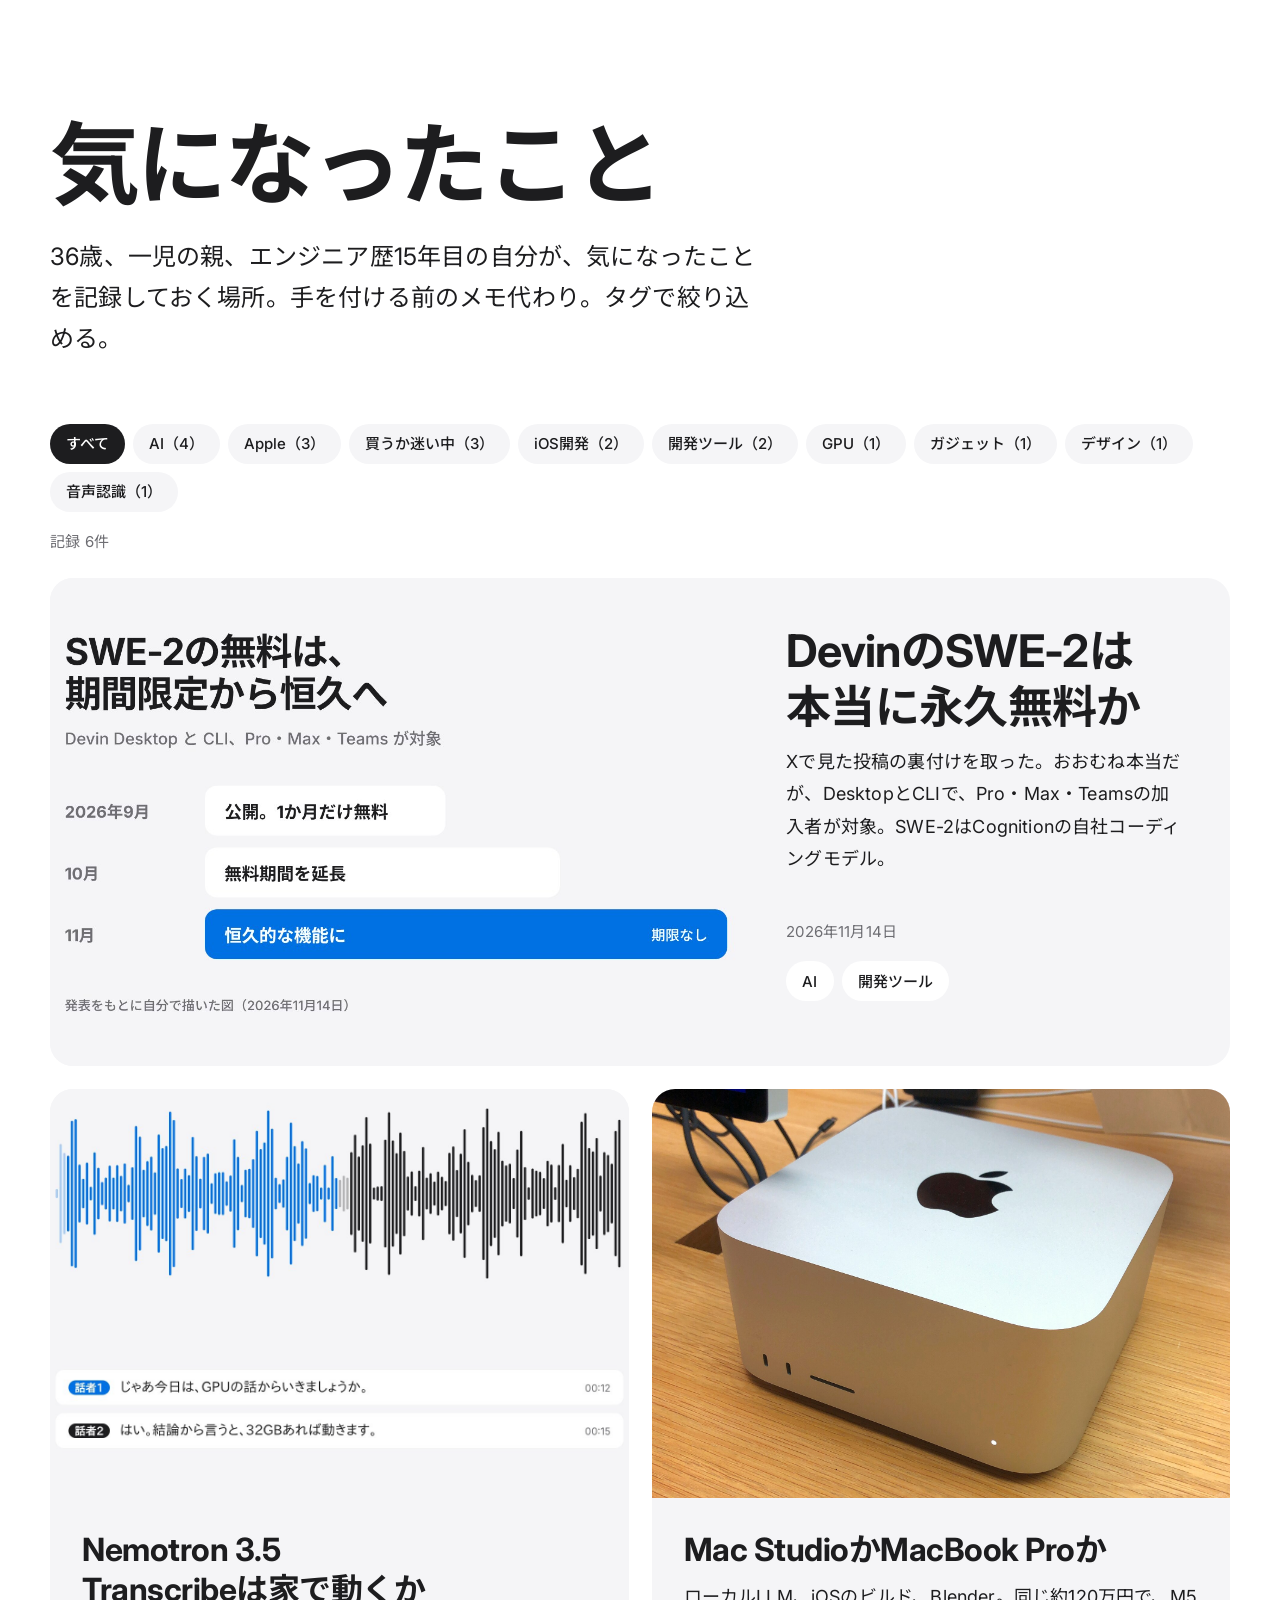
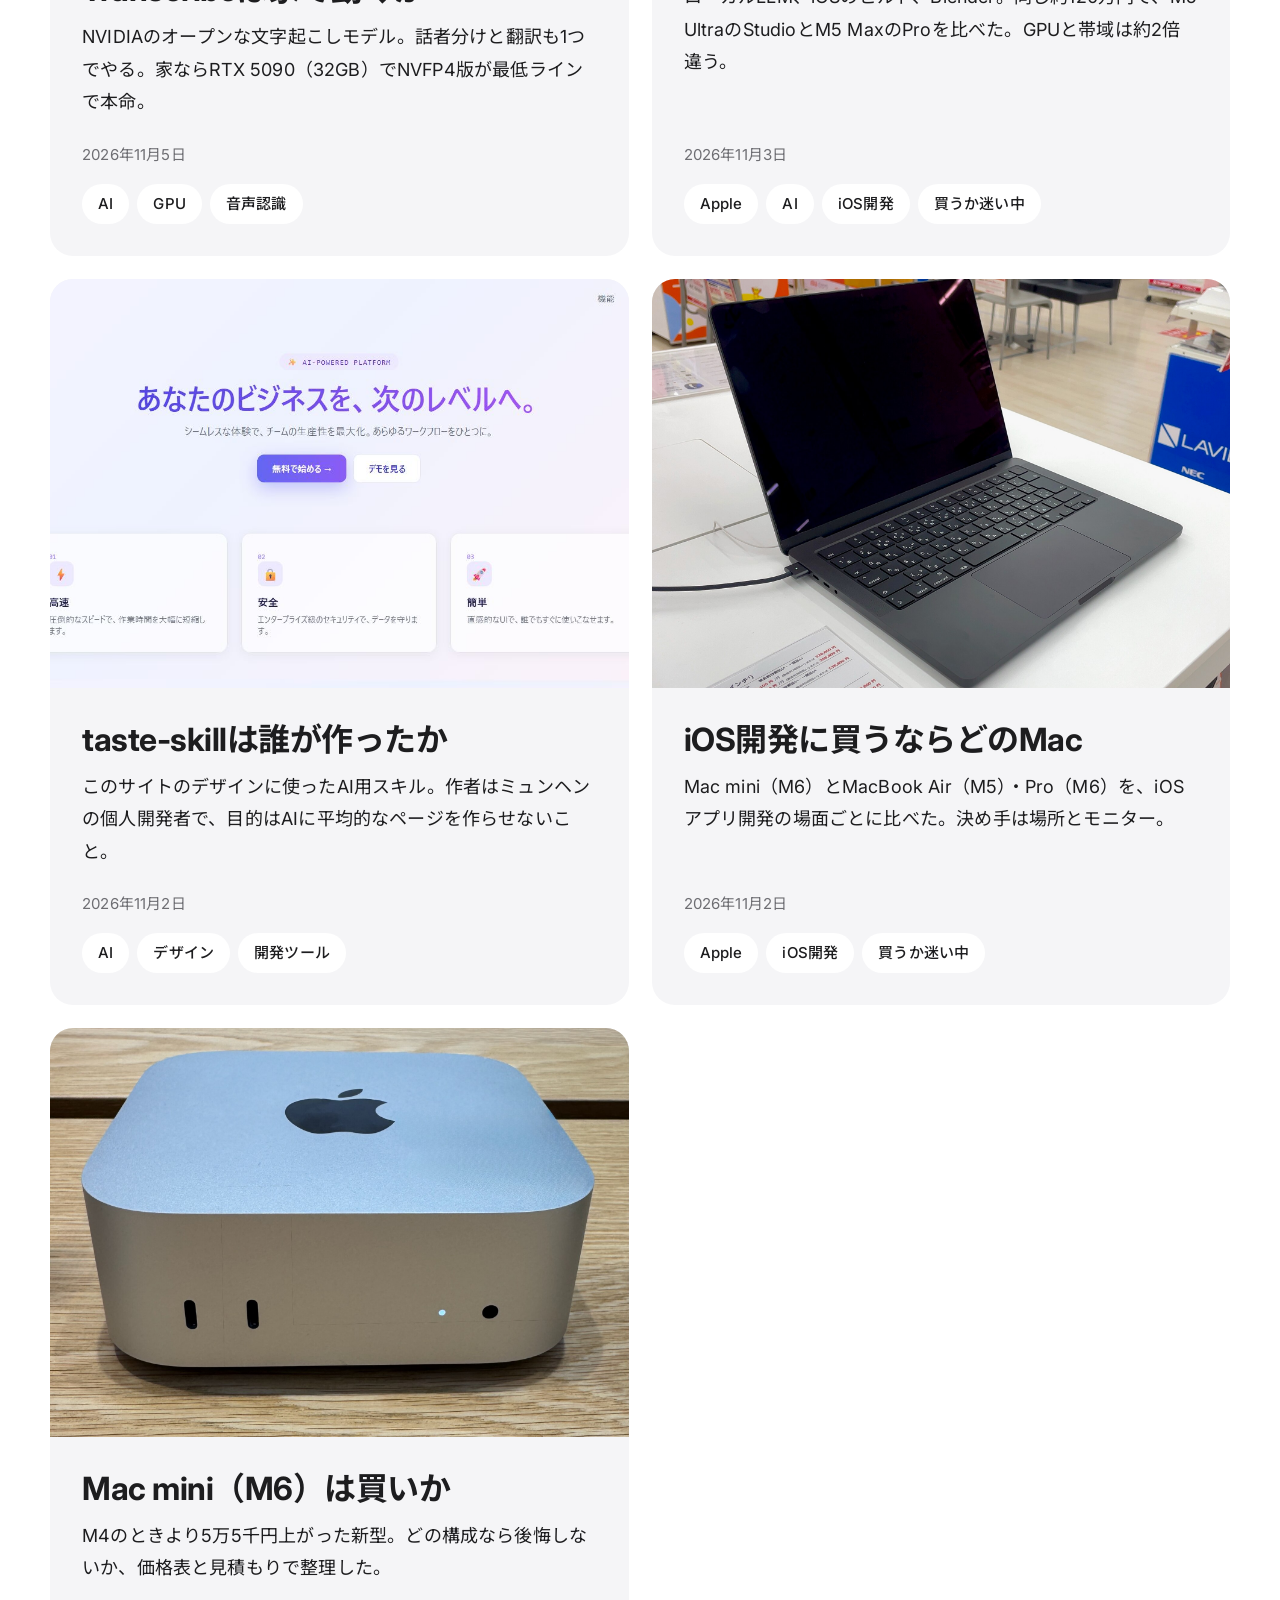
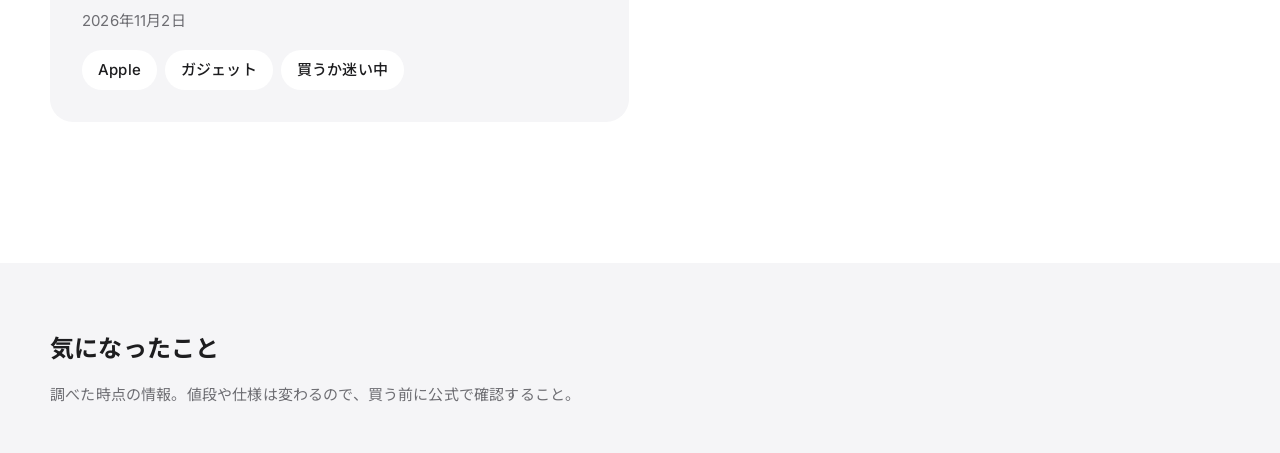
==== site/index.html @ 04cd4d3e "Add entry: is Devin's SWE-2 really free forever Co-Authored-By: Claude Fable 5.2 <noreply@anthropic." ====
<!doctype html>
<html lang="ja">
<head>
<meta charset="utf-8">
<meta name="viewport" content="width=device-width, initial-scale=1">
<title>気になったこと</title>
<meta name="description" content="36歳、一児の親、エンジニア歴15年目の自分が、気になったことを記録しておく場所。手を付ける前のメモ代わり。">
<link rel="preconnect" href="https://fonts.googleapis.com">
<link rel="preconnect" href="https://fonts.gstatic.com" crossorigin>
<link href="https://fonts.googleapis.com/css2?family=Inter:wght@400;500;700&family=Noto+Sans+JP:wght@400;500;700&display=swap" rel="stylesheet">
<link rel="stylesheet" href="css/site.css">
<link rel="stylesheet" href="css/home.css">
<script>document.documentElement.classList.add('js')</script>
</head>
<body>

<header class="home-head wrap">
  <h1 class="rise">気になったこと</h1>
  <p class="home-lead rise" style="--i:1">36歳、一児の親、エンジニア歴15年目の自分が、気になったことを記録しておく場所。手を付ける前のメモ代わり。タグで絞り込める。</p>
</header>

<main class="wrap">
  <nav class="filter rise" style="--i:2" aria-label="タグで絞り込む">
    <ul class="tags" id="tag-filter">
      <li><button class="tag" type="button" data-tag="" aria-pressed="true">すべて</button></li>
    </ul>
  </nav>

  <p class="count" id="count" aria-live="polite"></p>

  <ol class="entries" id="entries" reversed>
    <li class="entry rise" data-tags="AI,開発ツール">
      <a class="entry-link" href="posts/devin-swe-2/">
        <img class="entry-photo" src="img/devin-swe-2/timeline.jpg" width="1440" height="900" alt="SWE-2の無料が期間限定から恒久になるまでの流れの図">
        <div class="entry-body">
          <h2>DevinのSWE-2は本当に永久無料か</h2>
          <p>Xで見た投稿の裏付けを取った。おおむね本当だが、DesktopとCLIで、Pro・Max・Teamsの加入者が対象。SWE-2はCognitionの自社コーディングモデル。</p>
          <p class="entry-date"><time datetime="2026-11-14">2026年11月14日</time></p>
        </div>
      </a>
      <ul class="tags entry-tags" aria-label="タグ">
        <li><a class="tag" href="?tag=AI">AI</a></li>
        <li><a class="tag" href="?tag=開発ツール">開発ツール</a></li>
      </ul>
    </li>
    <li class="entry rise" data-tags="AI,GPU,音声認識">
      <a class="entry-link" href="posts/nemotron-transcribe/">
        <img class="entry-photo" src="img/nemotron-transcribe/waveform.jpg" width="1440" height="900" alt="音声の波形と、話者ごとに分けた文字起こしのイメージ図">
        <div class="entry-body">
          <h2>Nemotron 3.5 Transcribeは家で動くか</h2>
          <p>NVIDIAのオープンな文字起こしモデル。話者分けと翻訳も1つでやる。家ならRTX 5090（32GB）でNVFP4版が最低ラインで本命。</p>
          <p class="entry-date"><time datetime="2026-11-05">2026年11月5日</time></p>
        </div>
      </a>
      <ul class="tags entry-tags" aria-label="タグ">
        <li><a class="tag" href="?tag=AI">AI</a></li>
        <li><a class="tag" href="?tag=GPU">GPU</a></li>
        <li><a class="tag" href="?tag=音声認識">音声認識</a></li>
      </ul>
    </li>
    <li class="entry rise" data-tags="Apple,AI,iOS開発,買うか迷い中">
      <a class="entry-link" href="posts/mac-studio-vs-macbook-pro/">
        <img class="entry-photo" src="img/mac-studio/mac-studio-1.jpg" width="1920" height="1920" alt="木の机に置かれたMac Studio">
        <div class="entry-body">
          <h2>Mac StudioかMacBook Proか</h2>
          <p>ローカルLLM、iOSのビルド、Blender。同じ約120万円で、M5 UltraのStudioとM5 MaxのProを比べた。GPUと帯域は約2倍違う。</p>
          <p class="entry-date"><time datetime="2026-11-03">2026年11月3日</time></p>
        </div>
      </a>
      <ul class="tags entry-tags" aria-label="タグ">
        <li><a class="tag" href="?tag=Apple">Apple</a></li>
        <li><a class="tag" href="?tag=AI">AI</a></li>
        <li><a class="tag" href="?tag=iOS開発">iOS開発</a></li>
        <li><a class="tag" href="?tag=買うか迷い中">買うか迷い中</a></li>
      </ul>
    </li>
    <li class="entry rise" data-tags="AI,デザイン,開発ツール">
      <a class="entry-link" href="posts/taste-skill/">
        <img class="entry-photo" src="img/taste-skill/ai-like-sample.jpg" width="1440" height="720" alt="紫のグラデーションと3枚のカードが並ぶ、よくあるAIっぽいページの例">
        <div class="entry-body">
          <h2>taste-skillは誰が作ったか</h2>
          <p>このサイトのデザインに使ったAI用スキル。作者はミュンヘンの個人開発者で、目的はAIに平均的なページを作らせないこと。</p>
          <p class="entry-date"><time datetime="2026-11-02">2026年11月2日</time></p>
        </div>
      </a>
      <ul class="tags entry-tags" aria-label="タグ">
        <li><a class="tag" href="?tag=AI">AI</a></li>
        <li><a class="tag" href="?tag=デザイン">デザイン</a></li>
        <li><a class="tag" href="?tag=開発ツール">開発ツール</a></li>
      </ul>
    </li>
    <li class="entry rise" data-tags="Apple,iOS開発,買うか迷い中">
      <a class="entry-link" href="posts/ios-dev-mac/">
        <img class="entry-photo" src="img/macbook/m3-macbook-pro-14-inch-space-grey.jpg" width="1920" height="1440" alt="店頭に置かれた14インチMacBook Pro">
        <div class="entry-body">
          <h2>iOS開発に買うならどのMac</h2>
          <p>Mac mini（M6）とMacBook Air（M5）・Pro（M6）を、iOSアプリ開発の場面ごとに比べた。決め手は場所とモニター。</p>
          <p class="entry-date"><time datetime="2026-11-02">2026年11月2日</time></p>
        </div>
      </a>
      <ul class="tags entry-tags" aria-label="タグ">
        <li><a class="tag" href="?tag=Apple">Apple</a></li>
        <li><a class="tag" href="?tag=iOS開発">iOS開発</a></li>
        <li><a class="tag" href="?tag=買うか迷い中">買うか迷い中</a></li>
      </ul>
    </li>
    <li class="entry rise" data-tags="Apple,ガジェット,買うか迷い中">
      <a class="entry-link" href="posts/mac-mini-2026/">
        <img class="entry-photo" src="img/mac-mini/mac-mini-2024-m4.jpg" width="1920" height="1613" alt="木の机に置かれたMac mini">
        <div class="entry-body">
          <h2>Mac mini（M6）は買いか</h2>
          <p>M4のときより5万5千円上がった新型。どの構成なら後悔しないか、価格表と見積もりで整理した。</p>
          <p class="entry-date"><time datetime="2026-11-02">2026年11月2日</time></p>
        </div>
      </a>
      <ul class="tags entry-tags" aria-label="タグ">
        <li><a class="tag" href="?tag=Apple">Apple</a></li>
        <li><a class="tag" href="?tag=ガジェット">ガジェット</a></li>
        <li><a class="tag" href="?tag=買うか迷い中">買うか迷い中</a></li>
      </ul>
    </li>
  </ol>
</main>

<footer class="home-foot">
  <div class="wrap home-foot-inner">
    <p class="home-foot-name">気になったこと</p>
    <p>調べた時点の情報。値段や仕様は変わるので、買う前に公式で確認すること。</p>
  </div>
</footer>

<script src="js/tags.js"></script>
<script src="js/rise.js"></script>
</body>
</html>
---- site/css/site.css ----
/* 気になったこと — 全ページ共通
   視認性が最優先。比率はすべて白銀比（1 : √2 ≒ 1.414）で刻む。
   雰囲気はApple寄り：白と薄いグレーの面、黒い帯、青いボタン、余白で区切る。 */

:root {
  --bg: #ffffff;
  --surface: #f5f5f7;
  --paper: #ffffff;
  --line: #d2d2d7;
  --ink: #1d1d1f;
  --muted: #6e6e73;
  --accent: #0071e3;
  --accent-ink: #ffffff;
  --accent-deep: #0062c4;
  --link: #0066cc;
  --night: #000000;
  --night-2: #1d1d1f;
  --night-ink: #f5f5f7;
  --night-muted: #a1a1a6;

  --font-display: -apple-system, BlinkMacSystemFont, "Inter", "Hiragino Sans", "Hiragino Kaku Gothic ProN", "Noto Sans JP", system-ui, sans-serif;
  --font-text: -apple-system, BlinkMacSystemFont, "Inter", "Hiragino Sans", "Hiragino Kaku Gothic ProN", "Noto Sans JP", "Yu Gothic UI", system-ui, sans-serif;

  /* 白銀比の刻み：8・11・16・23・32・45・64・90・128・181 */
  --s1: 8px; --s2: 11px; --s3: 16px; --s4: 23px; --s5: 32px;
  --s6: 45px; --s7: 64px; --s8: 90px; --s9: 128px; --s10: 181px;

  /* 文字も白銀比。本文17〜18px、見出しは本文の√2倍ずつ */
  --step-small: 0.9375rem;
  --step-body: clamp(1.0625rem, 1rem + 0.2vw, 1.125rem);
  --step-lead: clamp(1.25rem, 1.15rem + 0.45vw, 1.5rem);
  --step-head: clamp(1.75rem, 1.3rem + 1.9vw, 2.8125rem);
  --step-display: clamp(2.25rem, 1.2rem + 4.2vw, 4rem);

  --margin: clamp(16px, 4vw, 45px);
  --gap-section: clamp(90px, 11vw, 181px);
  --radius: 23px;
  --radius-s: 16px;
  --measure: 36em;
  --max: 1180px;

  --ratio: 1.414 / 1;
  --ratio-tall: 1 / 1.414;
  --ease: cubic-bezier(.25, .1, .25, 1);
}

*, *::before, *::after { box-sizing: border-box; }
html { -webkit-text-size-adjust: 100%; scroll-behavior: smooth; }
body {
  margin: 0;
  background: var(--bg);
  color: var(--ink);
  font-family: var(--font-text);
  font-size: var(--step-body);
  line-height: 1.8;
  letter-spacing: 0.01em;
  -webkit-font-smoothing: antialiased;
  text-rendering: optimizeLegibility;
}
img { display: block; max-width: 100%; height: auto; }
a { color: var(--link); text-decoration: none; }
a:hover { text-decoration: underline; text-underline-offset: 0.2em; }
:focus-visible { outline: 3px solid var(--accent); outline-offset: 3px; border-radius: 4px; }
::selection { background: #b3d7ff; color: var(--ink); }
h1, h2, h3 {
  font-family: var(--font-display);
  font-weight: 700;
  letter-spacing: -0.015em;
  line-height: 1.25;
  margin: 0;
  text-wrap: balance;
}
p { margin: 0; }
code { font-size: .9em; background: var(--surface); border-radius: 6px; padding: 1px 6px; overflow-wrap: anywhere; }
.num { font-family: var(--font-display); font-variant-numeric: tabular-nums; letter-spacing: -0.01em; }

/* frame */
.wrap { padding-inline: var(--margin); max-width: calc(var(--max) + var(--margin) * 2); margin-inline: auto; }

/* button: Appleの青い角丸 */
.btn {
  display: inline-flex; align-items: center; justify-content: center;
  min-height: 45px; padding: 0 var(--s4);
  border: 0; border-radius: 999px;
  background: var(--accent); color: var(--accent-ink);
  font: 500 var(--step-body)/1 var(--font-text);
  text-decoration: none; cursor: pointer;
  transition: background-color .2s var(--ease), transform .2s var(--ease);
}
.btn:hover { background: var(--accent-deep); color: var(--accent-ink); text-decoration: none; }
.btn:active { transform: scale(.97); }

/* tags */
.tag {
  display: inline-flex; align-items: center; min-height: 40px; padding: 0 var(--s3);
  border: 0; border-radius: 999px;
  background: var(--surface); color: var(--ink);
  font: 500 var(--step-small)/1 var(--font-text);
  text-decoration: none; cursor: pointer;
  transition: background-color .2s var(--ease), color .2s var(--ease), transform .2s var(--ease);
}
.tag:hover { background: #e8e8ed; color: var(--ink); text-decoration: none; }
.tag:active { transform: scale(.96); }
.tag[aria-pressed="true"] { background: var(--ink); color: #ffffff; }
.tags { display: flex; flex-wrap: wrap; gap: var(--s1); list-style: none; margin: 0; padding: 0; }

/* entrance (content stays visible without script) */
.js .rise { opacity: 0; transform: translateY(23px); transition: opacity .8s var(--ease), transform .8s var(--ease); transition-delay: calc(var(--i, 0) * 80ms); }
.js .rise.in { opacity: 1; transform: none; }
@media (prefers-reduced-motion: reduce) {
  html { scroll-behavior: auto; }
  .js .rise { opacity: 1; transform: none; transition: none; }
  * { animation: none !important; }
}
---- site/css/home.css ----
/* 一覧ページ */

.home-head { padding-top: clamp(64px, 9vw, 128px); }
.home-head h1 { font-size: clamp(2.8125rem, 1.4rem + 6vw, 5.625rem); letter-spacing: -0.03em; line-height: 1.1; }
.home-lead { margin-top: var(--s4); font-size: var(--step-lead); line-height: 1.7; max-width: 30em; color: var(--ink); }

.filter { margin-top: clamp(45px, 6vw, 64px); }
.count { margin-top: var(--s3); font-size: var(--step-small); color: var(--muted); min-height: 1.8em; }

/* 記事カード。写真は白銀比（√2 : 1） */
.entries { list-style: none; margin: var(--s4) 0 0; padding: 0; display: grid; grid-template-columns: 1fr 1fr; gap: var(--s4); }
.entry { position: relative; display: flex; flex-direction: column; background: var(--surface); border-radius: var(--radius); overflow: hidden; }
.entry[hidden] { display: none; }
.entry-link { display: flex; flex-direction: column; flex: 1; color: inherit; text-decoration: none; }
.entry-link:hover { text-decoration: none; }
.entry-photo { width: 100%; aspect-ratio: var(--ratio); object-fit: cover; transition: transform .8s var(--ease); }
.entry-link:hover .entry-photo { transform: scale(1.03); }
.entry-link:hover h2 { color: var(--link); }
.entry-body { padding: var(--s5) var(--s5) var(--s3); display: flex; flex-direction: column; gap: var(--s2); flex: 1; }
.entry-body h2 { font-size: clamp(1.5rem, 1.2rem + 1.1vw, 2rem); transition: color .2s var(--ease); }
.entry-body p { max-width: var(--measure); }
.entry-date { margin-top: auto; padding-top: var(--s2); font-size: var(--step-small); color: var(--muted); }
.entry-tags { padding: 0 var(--s5) var(--s5); }
.entry-tags .tag { background: #ffffff; }
.entry-tags .tag:hover { background: #e8e8ed; }

/* 一番新しい記事だけ横長に（写真 : 本文 = √2 : 1） */
@media (min-width: 861px) {
  .entry:first-child:not([hidden]) { grid-column: 1 / -1; display: grid; grid-template-columns: minmax(0, 1.414fr) minmax(0, 1fr); }
  .entry:first-child .entry-link { display: contents; }
  .entry:first-child .entry-photo { grid-column: 1; grid-row: 1 / span 2; height: 100%; }
  .entry:first-child .entry-body { grid-column: 2; grid-row: 1; padding: var(--s6) var(--s6) var(--s3); }
  .entry:first-child .entry-body h2 { font-size: var(--step-head); }
  .entry:first-child .entry-tags { grid-column: 2; grid-row: 2; padding: 0 var(--s6) var(--s6); }
}

.home-foot { margin-top: var(--gap-section); padding-block: var(--s7) var(--s6); background: var(--surface); }
.home-foot-inner { display: grid; gap: var(--s2); }
.home-foot-name { font-family: var(--font-display); font-weight: 700; font-size: var(--step-lead); }
.home-foot p:last-child { color: var(--muted); font-size: var(--step-small); }

@media (max-width: 860px) {
  .entries { grid-template-columns: 1fr; }
  .entry-body { padding: var(--s4) var(--s4) var(--s2); }
  .entry-tags { padding: 0 var(--s4) var(--s4); }
}
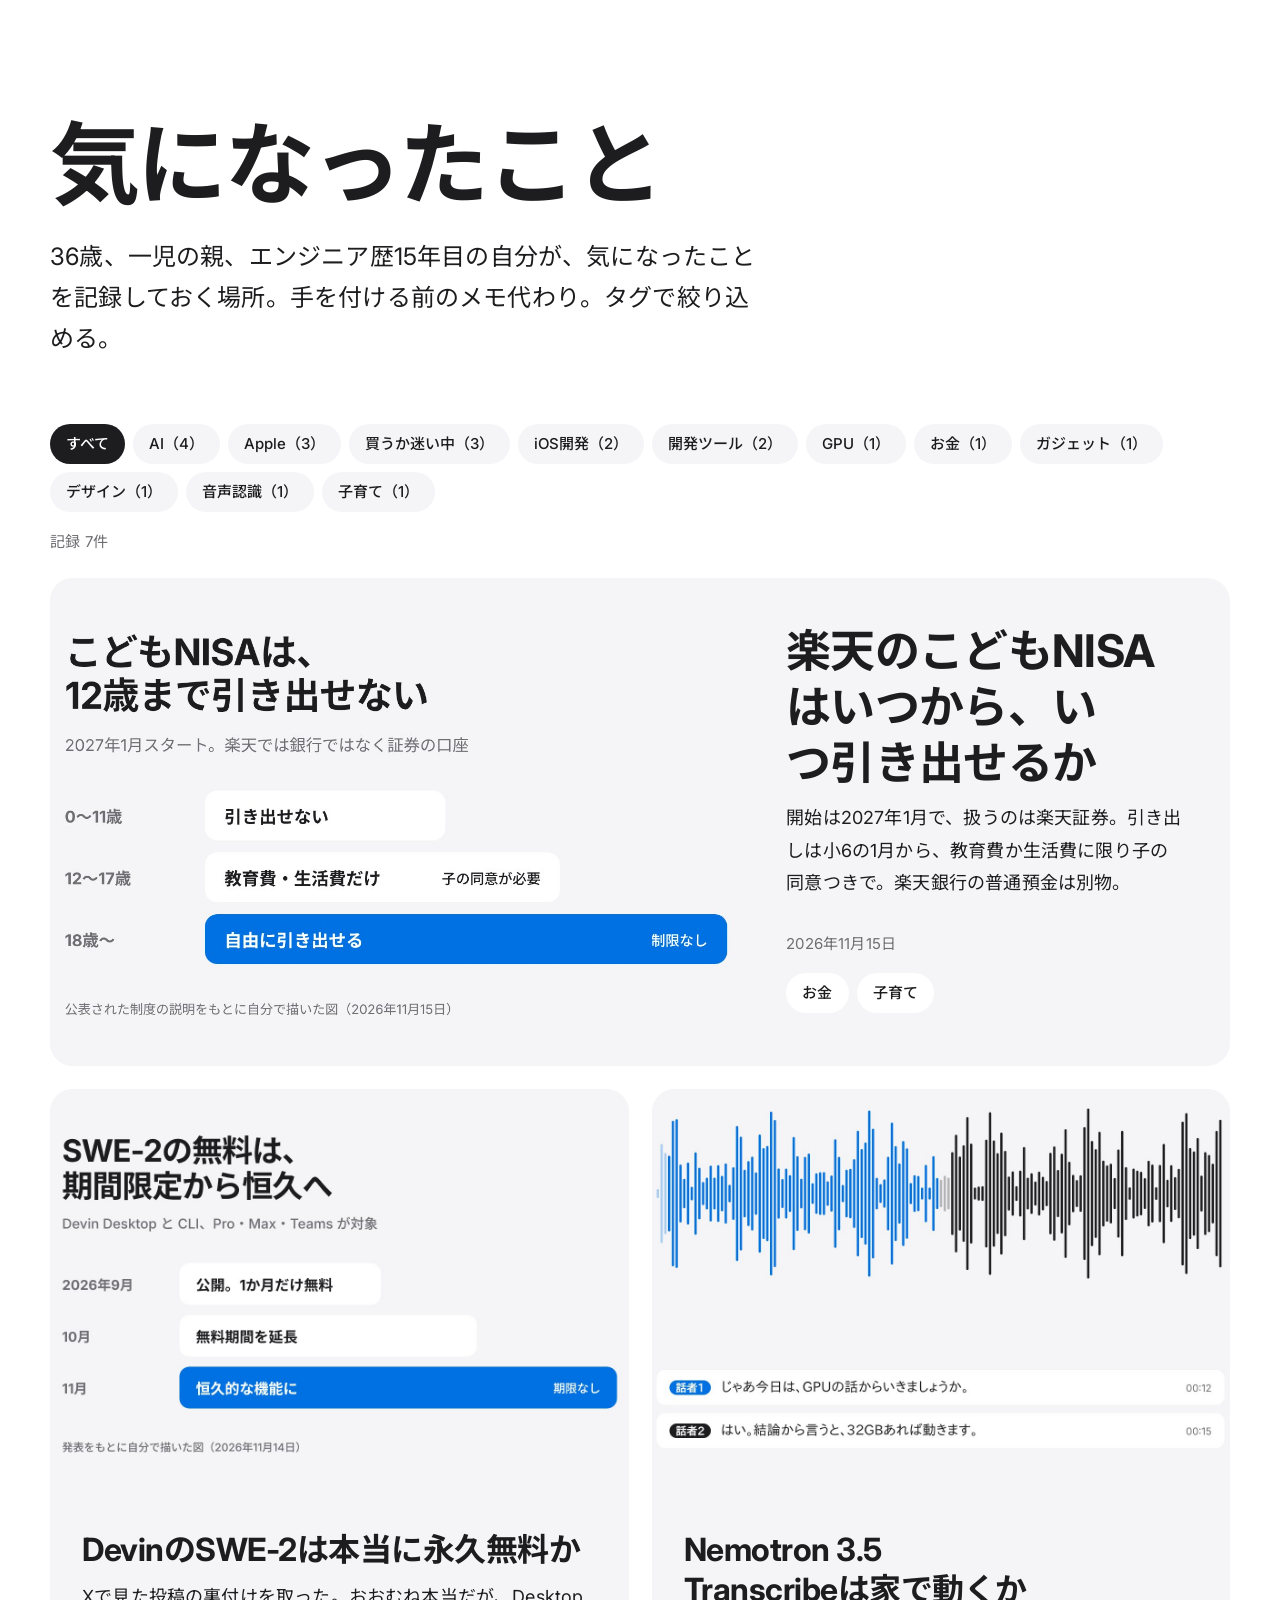
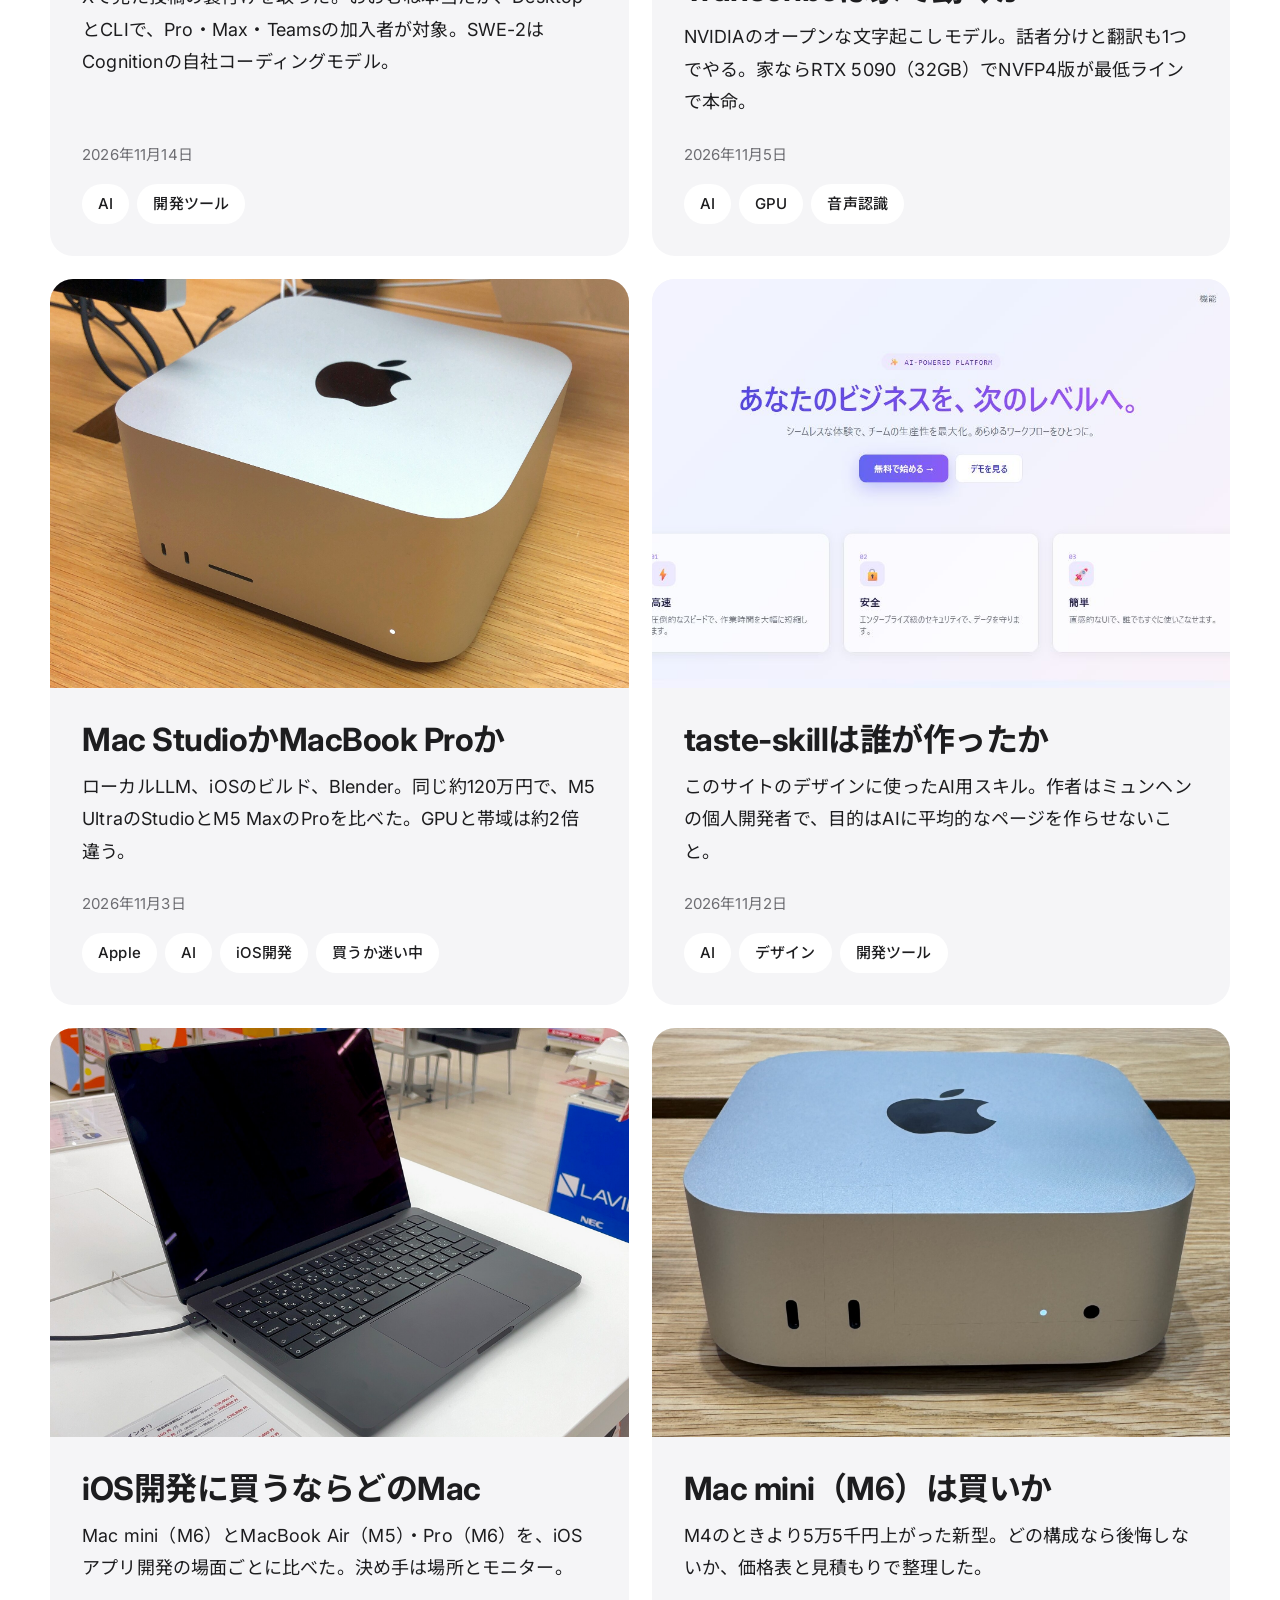
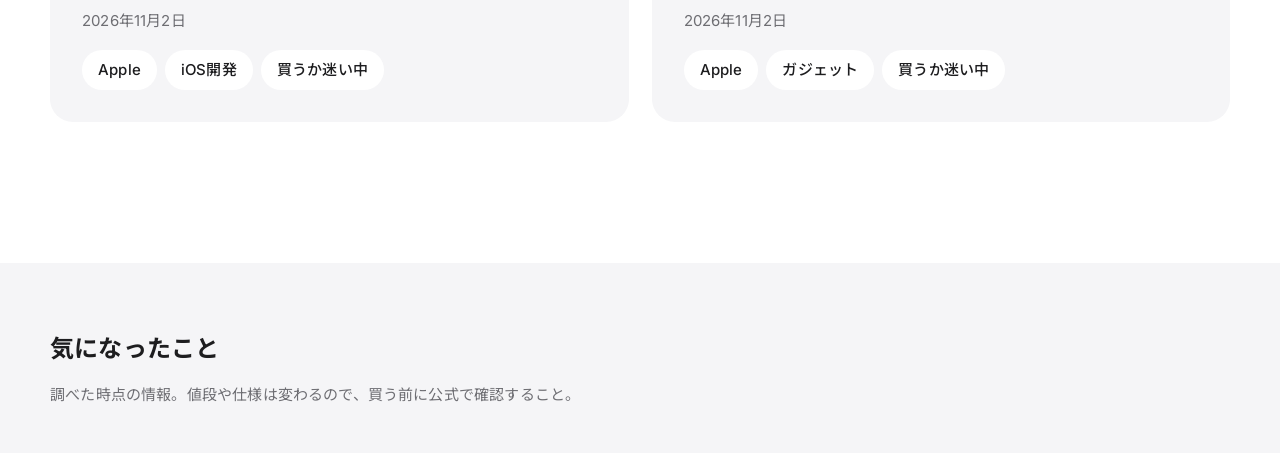
==== commit 442d0e5e: "Add entry: when Rakuten's Kodomo NISA starts and when the money can be withdrawn Co-Authored-By: Cla" ====
--- a/site/index.html
+++ b/site/index.html
@@ -29,6 +29,20 @@
   <p class="count" id="count" aria-live="polite"></p>
 
   <ol class="entries" id="entries" reversed>
+    <li class="entry rise" data-tags="お金,子育て">
+      <a class="entry-link" href="posts/kodomo-nisa-rakuten/">
+        <img class="entry-photo" src="img/kodomo-nisa/withdraw.jpg" width="1440" height="900" alt="こどもNISAの年齢ごとの引き出しの扱いを示した図">
+        <div class="entry-body">
+          <h2>楽天のこどもNISAはいつから、いつ引き出せるか</h2>
+          <p>開始は2027年1月で、扱うのは楽天証券。引き出しは小6の1月から、教育費か生活費に限り子の同意つきで。楽天銀行の普通預金は別物。</p>
+          <p class="entry-date"><time datetime="2026-11-15">2026年11月15日</time></p>
+        </div>
+      </a>
+      <ul class="tags entry-tags" aria-label="タグ">
+        <li><a class="tag" href="?tag=お金">お金</a></li>
+        <li><a class="tag" href="?tag=子育て">子育て</a></li>
+      </ul>
+    </li>
     <li class="entry rise" data-tags="AI,開発ツール">
       <a class="entry-link" href="posts/devin-swe-2/">
         <img class="entry-photo" src="img/devin-swe-2/timeline.jpg" width="1440" height="900" alt="SWE-2の無料が期間限定から恒久になるまでの流れの図">
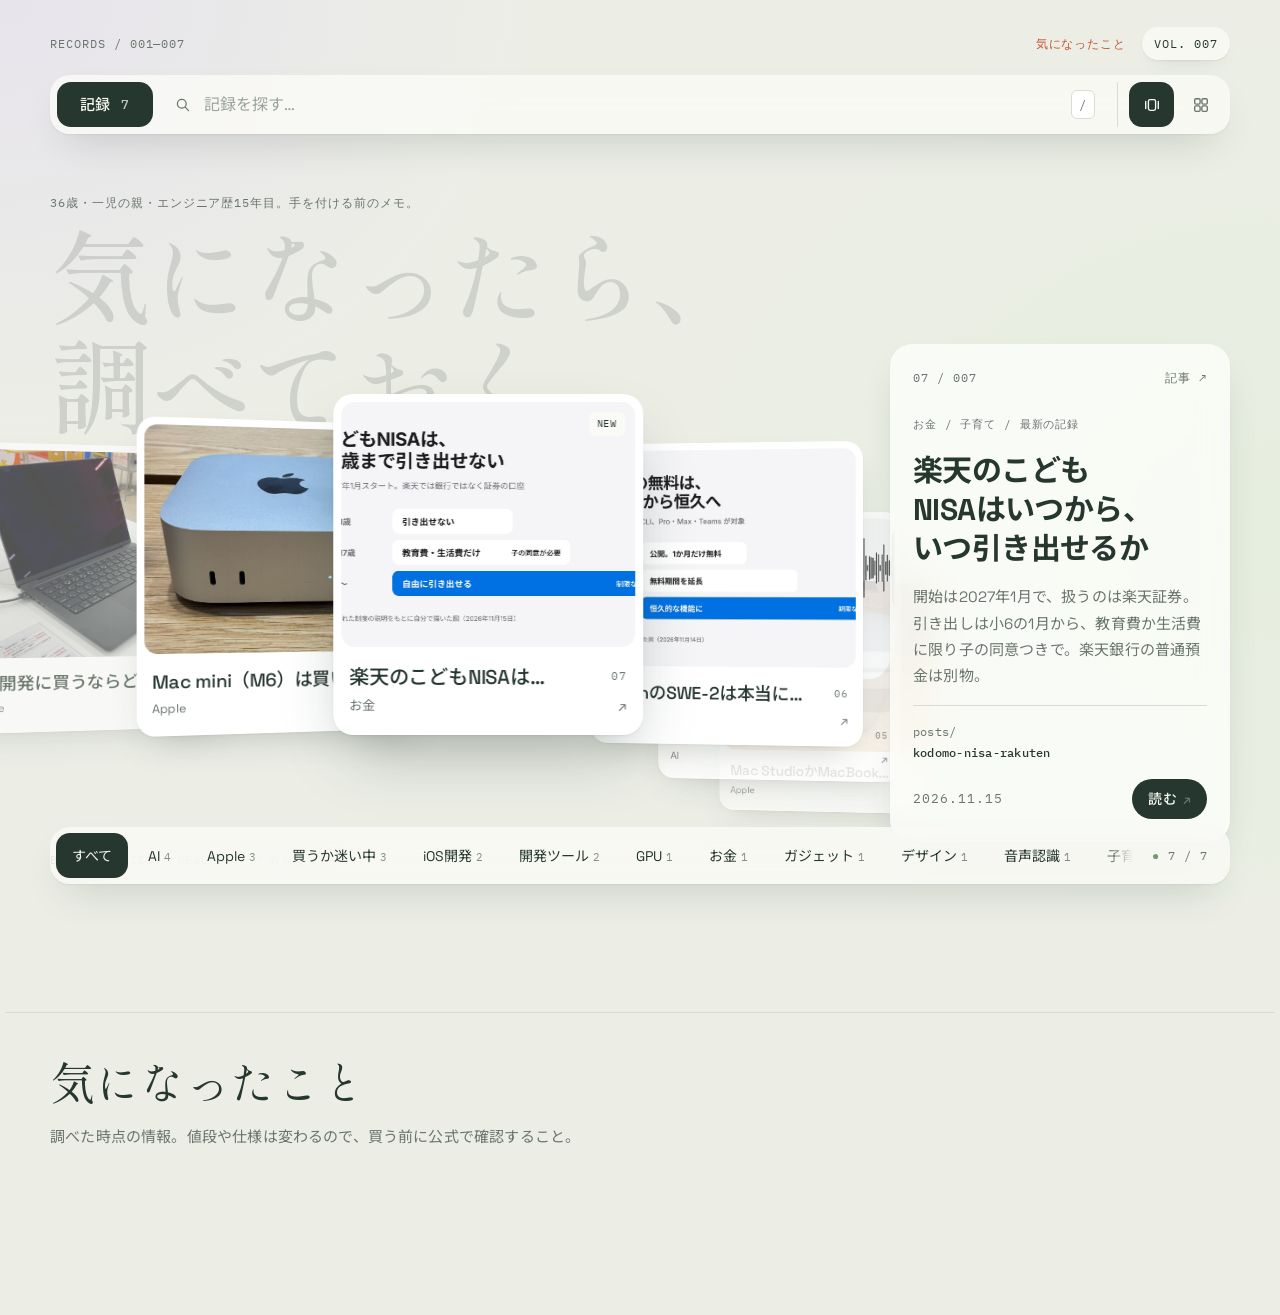
==== commit f7ee7025: "Redesign around a floating toolbox look: card stack, search bar, tab bar Home becomes a fanned card " ====
--- a/site/index.html
+++ b/site/index.html
@@ -5,136 +5,168 @@
 <meta name="viewport" content="width=device-width, initial-scale=1">
 <title>気になったこと</title>
 <meta name="description" content="36歳、一児の親、エンジニア歴15年目の自分が、気になったことを記録しておく場所。手を付ける前のメモ代わり。">
+<meta name="theme-color" content="#eceee6">
 <link rel="preconnect" href="https://fonts.googleapis.com">
 <link rel="preconnect" href="https://fonts.gstatic.com" crossorigin>
-<link href="https://fonts.googleapis.com/css2?family=Inter:wght@400;500;700&family=Noto+Sans+JP:wght@400;500;700&display=swap" rel="stylesheet">
+<link href="https://fonts.googleapis.com/css2?family=IBM+Plex+Mono:wght@400;500&family=Instrument+Serif:ital@0;1&family=Shippori+Mincho:wght@500;600&family=Space+Grotesk:wght@400;500;700&family=Noto+Sans+JP:wght@400;500;700&display=swap" rel="stylesheet">
 <link rel="stylesheet" href="css/site.css">
 <link rel="stylesheet" href="css/home.css">
 <script>document.documentElement.classList.add('js')</script>
 </head>
-<body>
+<body class="home">
 
-<header class="home-head wrap">
-  <h1 class="rise">気になったこと</h1>
-  <p class="home-lead rise" style="--i:1">36歳、一児の親、エンジニア歴15年目の自分が、気になったことを記録しておく場所。手を付ける前のメモ代わり。タグで絞り込める。</p>
+<header class="topbar wrap">
+  <p class="mono topbar-meta" id="range">RECORDS / 001—007</p>
+  <p class="topbar-right"><span class="mono signal">気になったこと</span><span class="mono vol" id="vol">VOL. 007</span></p>
 </header>
 
-<main class="wrap">
-  <nav class="filter rise" style="--i:2" aria-label="タグで絞り込む">
-    <ul class="tags" id="tag-filter">
-      <li><button class="tag" type="button" data-tag="" aria-pressed="true">すべて</button></li>
-    </ul>
-  </nav>
+<div class="dock wrap">
+  <div class="searchbar">
+    <span class="stack-chip">記録<b class="mono" id="total">7</b></span>
+    <label class="search">
+      <svg viewBox="0 0 20 20" width="16" height="16" aria-hidden="true"><circle cx="8.5" cy="8.5" r="5.5" fill="none" stroke="currentColor" stroke-width="1.6"/><path d="M13 13l4 4" stroke="currentColor" stroke-width="1.6" stroke-linecap="round"/></svg>
+      <span class="visually-hidden">記録を探す</span>
+      <input id="q" type="search" placeholder="記録を探す…" autocomplete="off">
+      <kbd class="mono">/</kbd>
+    </label>
+    <div class="views" role="group" aria-label="表示の切り替え">
+      <button class="view-btn" type="button" data-view="fan" aria-pressed="true" title="めくって見る">
+        <svg viewBox="0 0 20 20" width="18" height="18" aria-hidden="true"><rect x="6" y="4" width="8" height="12" rx="2" fill="none" stroke="currentColor" stroke-width="1.5"/><path d="M3 6v8M17 6v8" stroke="currentColor" stroke-width="1.5" stroke-linecap="round"/></svg>
+        <span class="visually-hidden">めくって見る</span>
+      </button>
+      <button class="view-btn" type="button" data-view="grid" aria-pressed="false" title="一覧で見る">
+        <svg viewBox="0 0 20 20" width="18" height="18" aria-hidden="true"><rect x="3" y="3" width="6" height="6" rx="1.5" fill="none" stroke="currentColor" stroke-width="1.5"/><rect x="11" y="3" width="6" height="6" rx="1.5" fill="none" stroke="currentColor" stroke-width="1.5"/><rect x="3" y="11" width="6" height="6" rx="1.5" fill="none" stroke="currentColor" stroke-width="1.5"/><rect x="11" y="11" width="6" height="6" rx="1.5" fill="none" stroke="currentColor" stroke-width="1.5"/></svg>
+        <span class="visually-hidden">一覧で見る</span>
+      </button>
+    </div>
+  </div>
+</div>
 
-  <p class="count" id="count" aria-live="polite"></p>
+<main class="wrap stage">
+  <p class="mono eyebrow">36歳・一児の親・エンジニア歴15年目。手を付ける前のメモ。</p>
+  <h1 class="display" id="display">気になったら、<br>調べておく。</h1>
 
-  <ol class="entries" id="entries" reversed>
-    <li class="entry rise" data-tags="お金,子育て">
-      <a class="entry-link" href="posts/kodomo-nisa-rakuten/">
-        <img class="entry-photo" src="img/kodomo-nisa/withdraw.jpg" width="1440" height="900" alt="こどもNISAの年齢ごとの引き出しの扱いを示した図">
-        <div class="entry-body">
-          <h2>楽天のこどもNISAはいつから、いつ引き出せるか</h2>
-          <p>開始は2027年1月で、扱うのは楽天証券。引き出しは小6の1月から、教育費か生活費に限り子の同意つきで。楽天銀行の普通預金は別物。</p>
-          <p class="entry-date"><time datetime="2026-11-15">2026年11月15日</time></p>
-        </div>
-      </a>
-      <ul class="tags entry-tags" aria-label="タグ">
-        <li><a class="tag" href="?tag=お金">お金</a></li>
-        <li><a class="tag" href="?tag=子育て">子育て</a></li>
-      </ul>
-    </li>
-    <li class="entry rise" data-tags="AI,開発ツール">
-      <a class="entry-link" href="posts/devin-swe-2/">
-        <img class="entry-photo" src="img/devin-swe-2/timeline.jpg" width="1440" height="900" alt="SWE-2の無料が期間限定から恒久になるまでの流れの図">
-        <div class="entry-body">
-          <h2>DevinのSWE-2は本当に永久無料か</h2>
-          <p>Xで見た投稿の裏付けを取った。おおむね本当だが、DesktopとCLIで、Pro・Max・Teamsの加入者が対象。SWE-2はCognitionの自社コーディングモデル。</p>
-          <p class="entry-date"><time datetime="2026-11-14">2026年11月14日</time></p>
-        </div>
-      </a>
-      <ul class="tags entry-tags" aria-label="タグ">
-        <li><a class="tag" href="?tag=AI">AI</a></li>
-        <li><a class="tag" href="?tag=開発ツール">開発ツール</a></li>
-      </ul>
-    </li>
-    <li class="entry rise" data-tags="AI,GPU,音声認識">
-      <a class="entry-link" href="posts/nemotron-transcribe/">
-        <img class="entry-photo" src="img/nemotron-transcribe/waveform.jpg" width="1440" height="900" alt="音声の波形と、話者ごとに分けた文字起こしのイメージ図">
-        <div class="entry-body">
-          <h2>Nemotron 3.5 Transcribeは家で動くか</h2>
-          <p>NVIDIAのオープンな文字起こしモデル。話者分けと翻訳も1つでやる。家ならRTX 5090（32GB）でNVFP4版が最低ラインで本命。</p>
-          <p class="entry-date"><time datetime="2026-11-05">2026年11月5日</time></p>
-        </div>
-      </a>
-      <ul class="tags entry-tags" aria-label="タグ">
-        <li><a class="tag" href="?tag=AI">AI</a></li>
-        <li><a class="tag" href="?tag=GPU">GPU</a></li>
-        <li><a class="tag" href="?tag=音声認識">音声認識</a></li>
-      </ul>
-    </li>
-    <li class="entry rise" data-tags="Apple,AI,iOS開発,買うか迷い中">
-      <a class="entry-link" href="posts/mac-studio-vs-macbook-pro/">
-        <img class="entry-photo" src="img/mac-studio/mac-studio-1.jpg" width="1920" height="1920" alt="木の机に置かれたMac Studio">
-        <div class="entry-body">
-          <h2>Mac StudioかMacBook Proか</h2>
-          <p>ローカルLLM、iOSのビルド、Blender。同じ約120万円で、M5 UltraのStudioとM5 MaxのProを比べた。GPUと帯域は約2倍違う。</p>
-          <p class="entry-date"><time datetime="2026-11-03">2026年11月3日</time></p>
-        </div>
-      </a>
-      <ul class="tags entry-tags" aria-label="タグ">
-        <li><a class="tag" href="?tag=Apple">Apple</a></li>
-        <li><a class="tag" href="?tag=AI">AI</a></li>
-        <li><a class="tag" href="?tag=iOS開発">iOS開発</a></li>
-        <li><a class="tag" href="?tag=買うか迷い中">買うか迷い中</a></li>
-      </ul>
-    </li>
-    <li class="entry rise" data-tags="AI,デザイン,開発ツール">
-      <a class="entry-link" href="posts/taste-skill/">
-        <img class="entry-photo" src="img/taste-skill/ai-like-sample.jpg" width="1440" height="720" alt="紫のグラデーションと3枚のカードが並ぶ、よくあるAIっぽいページの例">
-        <div class="entry-body">
-          <h2>taste-skillは誰が作ったか</h2>
-          <p>このサイトのデザインに使ったAI用スキル。作者はミュンヘンの個人開発者で、目的はAIに平均的なページを作らせないこと。</p>
-          <p class="entry-date"><time datetime="2026-11-02">2026年11月2日</time></p>
-        </div>
-      </a>
-      <ul class="tags entry-tags" aria-label="タグ">
-        <li><a class="tag" href="?tag=AI">AI</a></li>
-        <li><a class="tag" href="?tag=デザイン">デザイン</a></li>
-        <li><a class="tag" href="?tag=開発ツール">開発ツール</a></li>
-      </ul>
-    </li>
-    <li class="entry rise" data-tags="Apple,iOS開発,買うか迷い中">
-      <a class="entry-link" href="posts/ios-dev-mac/">
-        <img class="entry-photo" src="img/macbook/m3-macbook-pro-14-inch-space-grey.jpg" width="1920" height="1440" alt="店頭に置かれた14インチMacBook Pro">
-        <div class="entry-body">
-          <h2>iOS開発に買うならどのMac</h2>
-          <p>Mac mini（M6）とMacBook Air（M5）・Pro（M6）を、iOSアプリ開発の場面ごとに比べた。決め手は場所とモニター。</p>
-          <p class="entry-date"><time datetime="2026-11-02">2026年11月2日</time></p>
-        </div>
-      </a>
-      <ul class="tags entry-tags" aria-label="タグ">
-        <li><a class="tag" href="?tag=Apple">Apple</a></li>
-        <li><a class="tag" href="?tag=iOS開発">iOS開発</a></li>
-        <li><a class="tag" href="?tag=買うか迷い中">買うか迷い中</a></li>
-      </ul>
-    </li>
-    <li class="entry rise" data-tags="Apple,ガジェット,買うか迷い中">
-      <a class="entry-link" href="posts/mac-mini-2026/">
-        <img class="entry-photo" src="img/mac-mini/mac-mini-2024-m4.jpg" width="1920" height="1613" alt="木の机に置かれたMac mini">
-        <div class="entry-body">
-          <h2>Mac mini（M6）は買いか</h2>
-          <p>M4のときより5万5千円上がった新型。どの構成なら後悔しないか、価格表と見積もりで整理した。</p>
-          <p class="entry-date"><time datetime="2026-11-02">2026年11月2日</time></p>
-        </div>
-      </a>
-      <ul class="tags entry-tags" aria-label="タグ">
-        <li><a class="tag" href="?tag=Apple">Apple</a></li>
-        <li><a class="tag" href="?tag=ガジェット">ガジェット</a></li>
-        <li><a class="tag" href="?tag=買うか迷い中">買うか迷い中</a></li>
-      </ul>
-    </li>
-  </ol>
+  <div class="fan-wrap" id="fan-wrap">
+    <ol class="entries" id="entries" reversed>
+      <li class="entry" data-tags="お金,子育て">
+        <a class="entry-link" href="posts/kodomo-nisa-rakuten/">
+          <img class="entry-photo" src="img/kodomo-nisa/withdraw.jpg" width="1440" height="900" alt="こどもNISAの年齢ごとの引き出しの扱いを示した図">
+          <div class="entry-body">
+            <h2>楽天のこどもNISAはいつから、いつ引き出せるか</h2>
+            <p>開始は2027年1月で、扱うのは楽天証券。引き出しは小6の1月から、教育費か生活費に限り子の同意つきで。楽天銀行の普通預金は別物。</p>
+            <p class="entry-date"><time datetime="2026-11-15">2026年11月15日</time></p>
+          </div>
+        </a>
+        <ul class="tags entry-tags" aria-label="タグ">
+          <li><a class="tag" href="?tag=お金">お金</a></li>
+          <li><a class="tag" href="?tag=子育て">子育て</a></li>
+        </ul>
+      </li>
+      <li class="entry" data-tags="AI,開発ツール">
+        <a class="entry-link" href="posts/devin-swe-2/">
+          <img class="entry-photo" src="img/devin-swe-2/timeline.jpg" width="1440" height="900" alt="SWE-2の無料が期間限定から恒久になるまでの流れの図">
+          <div class="entry-body">
+            <h2>DevinのSWE-2は本当に永久無料か</h2>
+            <p>Xで見た投稿の裏付けを取った。おおむね本当だが、DesktopとCLIで、Pro・Max・Teamsの加入者が対象。SWE-2はCognitionの自社コーディングモデル。</p>
+            <p class="entry-date"><time datetime="2026-11-14">2026年11月14日</time></p>
+          </div>
+        </a>
+        <ul class="tags entry-tags" aria-label="タグ">
+          <li><a class="tag" href="?tag=AI">AI</a></li>
+          <li><a class="tag" href="?tag=開発ツール">開発ツール</a></li>
+        </ul>
+      </li>
+      <li class="entry" data-tags="AI,GPU,音声認識">
+        <a class="entry-link" href="posts/nemotron-transcribe/">
+          <img class="entry-photo" src="img/nemotron-transcribe/waveform.jpg" width="1440" height="900" alt="音声の波形と、話者ごとに分けた文字起こしのイメージ図">
+          <div class="entry-body">
+            <h2>Nemotron 3.5 Transcribeは家で動くか</h2>
+            <p>NVIDIAのオープンな文字起こしモデル。話者分けと翻訳も1つでやる。家ならRTX 5090（32GB）でNVFP4版が最低ラインで本命。</p>
+            <p class="entry-date"><time datetime="2026-11-05">2026年11月5日</time></p>
+          </div>
+        </a>
+        <ul class="tags entry-tags" aria-label="タグ">
+          <li><a class="tag" href="?tag=AI">AI</a></li>
+          <li><a class="tag" href="?tag=GPU">GPU</a></li>
+          <li><a class="tag" href="?tag=音声認識">音声認識</a></li>
+        </ul>
+      </li>
+      <li class="entry" data-tags="Apple,AI,iOS開発,買うか迷い中">
+        <a class="entry-link" href="posts/mac-studio-vs-macbook-pro/">
+          <img class="entry-photo" src="img/mac-studio/mac-studio-1.jpg" width="1920" height="1920" alt="木の机に置かれたMac Studio">
+          <div class="entry-body">
+            <h2>Mac StudioかMacBook Proか</h2>
+            <p>ローカルLLM、iOSのビルド、Blender。同じ約120万円で、M5 UltraのStudioとM5 MaxのProを比べた。GPUと帯域は約2倍違う。</p>
+            <p class="entry-date"><time datetime="2026-11-03">2026年11月3日</time></p>
+          </div>
+        </a>
+        <ul class="tags entry-tags" aria-label="タグ">
+          <li><a class="tag" href="?tag=Apple">Apple</a></li>
+          <li><a class="tag" href="?tag=AI">AI</a></li>
+          <li><a class="tag" href="?tag=iOS開発">iOS開発</a></li>
+          <li><a class="tag" href="?tag=買うか迷い中">買うか迷い中</a></li>
+        </ul>
+      </li>
+      <li class="entry" data-tags="AI,デザイン,開発ツール">
+        <a class="entry-link" href="posts/taste-skill/">
+          <img class="entry-photo" src="img/taste-skill/ai-like-sample.jpg" width="1440" height="720" alt="紫のグラデーションと3枚のカードが並ぶ、よくあるAIっぽいページの例">
+          <div class="entry-body">
+            <h2>taste-skillは誰が作ったか</h2>
+            <p>このサイトのデザインに使ったAI用スキル。作者はミュンヘンの個人開発者で、目的はAIに平均的なページを作らせないこと。</p>
+            <p class="entry-date"><time datetime="2026-11-02">2026年11月2日</time></p>
+          </div>
+        </a>
+        <ul class="tags entry-tags" aria-label="タグ">
+          <li><a class="tag" href="?tag=AI">AI</a></li>
+          <li><a class="tag" href="?tag=デザイン">デザイン</a></li>
+          <li><a class="tag" href="?tag=開発ツール">開発ツール</a></li>
+        </ul>
+      </li>
+      <li class="entry" data-tags="Apple,iOS開発,買うか迷い中">
+        <a class="entry-link" href="posts/ios-dev-mac/">
+          <img class="entry-photo" src="img/macbook/m3-macbook-pro-14-inch-space-grey.jpg" width="1920" height="1440" alt="店頭に置かれた14インチMacBook Pro">
+          <div class="entry-body">
+            <h2>iOS開発に買うならどのMac</h2>
+            <p>Mac mini（M6）とMacBook Air（M5）・Pro（M6）を、iOSアプリ開発の場面ごとに比べた。決め手は場所とモニター。</p>
+            <p class="entry-date"><time datetime="2026-11-02">2026年11月2日</time></p>
+          </div>
+        </a>
+        <ul class="tags entry-tags" aria-label="タグ">
+          <li><a class="tag" href="?tag=Apple">Apple</a></li>
+          <li><a class="tag" href="?tag=iOS開発">iOS開発</a></li>
+          <li><a class="tag" href="?tag=買うか迷い中">買うか迷い中</a></li>
+        </ul>
+      </li>
+      <li class="entry" data-tags="Apple,ガジェット,買うか迷い中">
+        <a class="entry-link" href="posts/mac-mini-2026/">
+          <img class="entry-photo" src="img/mac-mini/mac-mini-2024-m4.jpg" width="1920" height="1613" alt="木の机に置かれたMac mini">
+          <div class="entry-body">
+            <h2>Mac mini（M6）は買いか</h2>
+            <p>M4のときより5万5千円上がった新型。どの構成なら後悔しないか、価格表と見積もりで整理した。</p>
+            <p class="entry-date"><time datetime="2026-11-02">2026年11月2日</time></p>
+          </div>
+        </a>
+        <ul class="tags entry-tags" aria-label="タグ">
+          <li><a class="tag" href="?tag=Apple">Apple</a></li>
+          <li><a class="tag" href="?tag=ガジェット">ガジェット</a></li>
+          <li><a class="tag" href="?tag=買うか迷い中">買うか迷い中</a></li>
+        </ul>
+      </li>
+    </ol>
+
+    <aside class="detail" id="detail" aria-live="polite" hidden></aside>
+    <p class="empty" id="empty" hidden>見つからなかった。言葉かタグを変えてみて。</p>
+  </div>
+
+  <p class="mono hint">BROWSE → PICK → READ<span class="hint-keys">　← → でめくる</span></p>
 </main>
+
+<nav class="tabbar" aria-label="タグで絞り込む">
+  <ul class="tabs" id="tag-filter">
+    <li><button class="tab" type="button" data-tag="" aria-pressed="true">すべて</button></li>
+  </ul>
+  <p class="mono tab-count" id="count" aria-live="polite"></p>
+</nav>
 
 <footer class="home-foot">
   <div class="wrap home-foot-inner">
@@ -143,7 +175,6 @@
   </div>
 </footer>
 
-<script src="js/tags.js"></script>
-<script src="js/rise.js"></script>
+<script src="js/home.js"></script>
 </body>
 </html>
--- a/site/css/site.css
+++ b/site/css/site.css
@@ -1,25 +1,36 @@
 /* 気になったこと — 全ページ共通
    視認性が最優先。比率はすべて白銀比（1 : √2 ≒ 1.414）で刻む。
-   雰囲気はApple寄り：白と薄いグレーの面、黒い帯、青いボタン、余白で区切る。 */
+   雰囲気は「道具箱」：ラベンダーとミントのにじんだ地、白いカード、深い緑の角丸、
+   小さなラベルは等幅、大きな見出しは明朝／セリフを薄く。 */
 
 :root {
-  --bg: #ffffff;
-  --surface: #f5f5f7;
+  /* 色：薄いラベンダーからミントへのにじみ、深い緑の墨、差し色は朱 */
+  --bg: #eceee6;
+  --bg-lilac: #e7e4ec;
+  --bg-mint: #e6eedf;
+  --surface: #f8f9f4;
   --paper: #ffffff;
-  --line: #d2d2d7;
-  --ink: #1d1d1f;
-  --muted: #6e6e73;
-  --accent: #0071e3;
-  --accent-ink: #ffffff;
-  --accent-deep: #0062c4;
-  --link: #0066cc;
-  --night: #000000;
-  --night-2: #1d1d1f;
-  --night-ink: #f5f5f7;
-  --night-muted: #a1a1a6;
+  --glass: rgba(251, 252, 248, .78);
+  --line: #d7ddd2;
+  --ink: #26372f;
+  --muted: #69756d;
+  --faint: #9aa59c;
+  --accent: #26372f;
+  --accent-ink: #f4f7f0;
+  --accent-deep: #1a2721;
+  --link: #3b6a4c;
+  --signal: #c2562f;
+  --night: #26372f;
+  --night-2: #30443a;
+  --night-ink: #eef2ea;
+  --night-muted: #a9b6ab;
+  --shadow: 0 1px 2px rgba(38, 55, 47, .06), 0 18px 40px -18px rgba(38, 55, 47, .28);
+  --shadow-s: 0 1px 2px rgba(38, 55, 47, .06), 0 8px 20px -12px rgba(38, 55, 47, .22);
 
-  --font-display: -apple-system, BlinkMacSystemFont, "Inter", "Hiragino Sans", "Hiragino Kaku Gothic ProN", "Noto Sans JP", system-ui, sans-serif;
-  --font-text: -apple-system, BlinkMacSystemFont, "Inter", "Hiragino Sans", "Hiragino Kaku Gothic ProN", "Noto Sans JP", "Yu Gothic UI", system-ui, sans-serif;
+  --font-display: "Space Grotesk", "Hiragino Sans", "Hiragino Kaku Gothic ProN", "Noto Sans JP", system-ui, sans-serif;
+  --font-text: "Space Grotesk", "Hiragino Sans", "Hiragino Kaku Gothic ProN", "Noto Sans JP", "Yu Gothic UI", system-ui, sans-serif;
+  --font-serif: "Instrument Serif", "Shippori Mincho", "Hiragino Mincho ProN", "Yu Mincho", serif;
+  --font-mono: "IBM Plex Mono", "BIZ UDGothic", ui-monospace, monospace;
 
   /* 白銀比の刻み：8・11・16・23・32・45・64・90・128・181 */
   --s1: 8px; --s2: 11px; --s3: 16px; --s4: 23px; --s5: 32px;
@@ -48,7 +59,11 @@
 html { -webkit-text-size-adjust: 100%; scroll-behavior: smooth; }
 body {
   margin: 0;
-  background: var(--bg);
+  background:
+    radial-gradient(60vmax 50vmax at 0% 0%, var(--bg-lilac), transparent 70%),
+    radial-gradient(70vmax 60vmax at 100% 60%, var(--bg-mint), transparent 70%),
+    var(--bg);
+  background-attachment: fixed;
   color: var(--ink);
   font-family: var(--font-text);
   font-size: var(--step-body);
@@ -61,7 +76,7 @@
 a { color: var(--link); text-decoration: none; }
 a:hover { text-decoration: underline; text-underline-offset: 0.2em; }
 :focus-visible { outline: 3px solid var(--accent); outline-offset: 3px; border-radius: 4px; }
-::selection { background: #b3d7ff; color: var(--ink); }
+::selection { background: #cfe3c2; color: var(--ink); }
 h1, h2, h3 {
   font-family: var(--font-display);
   font-weight: 700;
@@ -69,15 +84,17 @@
   line-height: 1.25;
   margin: 0;
   text-wrap: balance;
+  word-break: auto-phrase;
 }
 p { margin: 0; }
-code { font-size: .9em; background: var(--surface); border-radius: 6px; padding: 1px 6px; overflow-wrap: anywhere; }
+code { font-family: var(--font-mono); font-size: .86em; background: var(--surface); border-radius: 6px; padding: 1px 6px; overflow-wrap: anywhere; }
+.mono { font-family: var(--font-mono); font-size: .75rem; letter-spacing: .08em; text-transform: uppercase; }
 .num { font-family: var(--font-display); font-variant-numeric: tabular-nums; letter-spacing: -0.01em; }
 
 /* frame */
 .wrap { padding-inline: var(--margin); max-width: calc(var(--max) + var(--margin) * 2); margin-inline: auto; }
 
-/* button: Appleの青い角丸 */
+/* button: 深い緑の角丸 */
 .btn {
   display: inline-flex; align-items: center; justify-content: center;
   min-height: 45px; padding: 0 var(--s4);
@@ -90,6 +107,8 @@
 .btn:hover { background: var(--accent-deep); color: var(--accent-ink); text-decoration: none; }
 .btn:active { transform: scale(.97); }
 
+.visually-hidden { position: absolute; width: 1px; height: 1px; overflow: hidden; clip: rect(0 0 0 0); white-space: nowrap; }
+
 /* tags */
 .tag {
   display: inline-flex; align-items: center; min-height: 40px; padding: 0 var(--s3);
@@ -99,9 +118,9 @@
   text-decoration: none; cursor: pointer;
   transition: background-color .2s var(--ease), color .2s var(--ease), transform .2s var(--ease);
 }
-.tag:hover { background: #e8e8ed; color: var(--ink); text-decoration: none; }
+.tag:hover { background: #e4e9df; color: var(--ink); text-decoration: none; }
 .tag:active { transform: scale(.96); }
-.tag[aria-pressed="true"] { background: var(--ink); color: #ffffff; }
+.tag[aria-pressed="true"] { background: var(--ink); color: var(--accent-ink); }
 .tags { display: flex; flex-wrap: wrap; gap: var(--s1); list-style: none; margin: 0; padding: 0; }
 
 /* entrance (content stays visible without script) */
--- a/site/css/home.css
+++ b/site/css/home.css
@@ -1,46 +1,195 @@
-/* 一覧ページ */
+/* 一覧ページ。
+   上に検索バー、まん中にカードの束（めくって選ぶ）と詳細パネル、下にタグのタブ。
+   JSが無いときは、ふつうのカード一覧として読める。 */
 
-.home-head { padding-top: clamp(64px, 9vw, 128px); }
-.home-head h1 { font-size: clamp(2.8125rem, 1.4rem + 6vw, 5.625rem); letter-spacing: -0.03em; line-height: 1.1; }
-.home-lead { margin-top: var(--s4); font-size: var(--step-lead); line-height: 1.7; max-width: 30em; color: var(--ink); }
+.home { padding-bottom: 120px; }
 
-.filter { margin-top: clamp(45px, 6vw, 64px); }
-.count { margin-top: var(--s3); font-size: var(--step-small); color: var(--muted); min-height: 1.8em; }
+/* ===== いちばん上の細い行 ===== */
+.topbar { display: flex; justify-content: space-between; align-items: center; gap: var(--s3); padding-top: var(--s4); min-height: 64px; }
+.topbar p { color: var(--muted); }
+.topbar-right { display: flex; align-items: center; gap: var(--s3); }
+.signal { color: var(--signal); }
+.vol { padding: 6px 12px; border-radius: 999px; background: var(--glass); color: var(--ink); box-shadow: var(--shadow-s); }
 
-/* 記事カード。写真は白銀比（√2 : 1） */
-.entries { list-style: none; margin: var(--s4) 0 0; padding: 0; display: grid; grid-template-columns: 1fr 1fr; gap: var(--s4); }
-.entry { position: relative; display: flex; flex-direction: column; background: var(--surface); border-radius: var(--radius); overflow: hidden; }
+/* ===== 検索バー（スクロールしても上に残る） ===== */
+.dock { position: sticky; top: var(--s2); z-index: 30; margin-top: var(--s2); }
+.searchbar {
+  display: flex; align-items: center; gap: var(--s2);
+  padding: 7px; border-radius: 20px;
+  background: var(--glass); box-shadow: var(--shadow);
+  -webkit-backdrop-filter: blur(18px) saturate(1.2); backdrop-filter: blur(18px) saturate(1.2);
+}
+.stack-chip {
+  flex: none; display: inline-flex; align-items: center; gap: var(--s2);
+  height: 45px; padding: 0 var(--s4); border-radius: 14px;
+  background: var(--ink); color: var(--accent-ink); font-weight: 500; font-size: .9375rem;
+}
+.stack-chip b { font-weight: 500; opacity: .75; font-size: .8125rem; }
+.search { flex: 1; min-width: 0; display: flex; align-items: center; gap: var(--s2); padding: 0 var(--s2); color: var(--muted); }
+.search input {
+  flex: 1; min-width: 0; height: 45px; border: 0; background: none; outline: none;
+  font: 400 1rem var(--font-text); color: var(--ink);
+}
+.search input::placeholder { color: var(--faint); }
+.search input::-webkit-search-cancel-button { -webkit-appearance: none; }
+.search:focus-within { color: var(--ink); }
+.searchbar:has(input:focus) { box-shadow: var(--shadow), 0 0 0 2px rgba(38, 55, 47, .18); }
+kbd { padding: 3px 7px; border-radius: 6px; border: 1px solid var(--line); color: var(--muted); background: var(--paper); font-size: .6875rem; }
+.views { flex: none; display: flex; gap: 4px; padding-left: var(--s2); border-left: 1px solid var(--line); }
+.view-btn {
+  display: grid; place-items: center; width: 45px; height: 45px; border: 0; border-radius: 13px;
+  background: none; color: var(--muted); cursor: pointer;
+  transition: background-color .2s var(--ease), color .2s var(--ease);
+}
+.view-btn:hover { background: rgba(38, 55, 47, .07); color: var(--ink); }
+.view-btn[aria-pressed="true"] { background: var(--ink); color: var(--accent-ink); }
+
+/* ===== 見出し：大きく、薄く ===== */
+.stage { position: relative; padding-top: clamp(32px, 4.5vw, 64px); }
+.eyebrow { color: var(--muted); }
+.display {
+  margin-top: var(--s3);
+  font-family: var(--font-serif); font-weight: 500;
+  font-size: clamp(2.4rem, 1.2rem + 7.4vw, 6.4rem); line-height: 1.06; letter-spacing: -0.02em;
+  color: rgba(38, 55, 47, .15);
+  transition: opacity .4s var(--ease);
+}
+.display em { font-style: italic; }
+/* 一覧で見るときは、見出しを小さく濃く */
+body:not(.is-fan) .display { font-size: clamp(2.2rem, 1.3rem + 3.6vw, 4rem); color: var(--ink); }
+.display.swap { opacity: 0; }
+
+/* ===== カード（共通の中身） ===== */
+.entries { list-style: none; margin: 0; padding: 0; }
+.entry { position: relative; background: var(--paper); border-radius: 20px; box-shadow: var(--shadow); }
 .entry[hidden] { display: none; }
-.entry-link { display: flex; flex-direction: column; flex: 1; color: inherit; text-decoration: none; }
+.entry-link { display: flex; flex-direction: column; padding: 8px; color: inherit; text-decoration: none; border-radius: inherit; }
 .entry-link:hover { text-decoration: none; }
-.entry-photo { width: 100%; aspect-ratio: var(--ratio); object-fit: cover; transition: transform .8s var(--ease); }
-.entry-link:hover .entry-photo { transform: scale(1.03); }
-.entry-link:hover h2 { color: var(--link); }
-.entry-body { padding: var(--s5) var(--s5) var(--s3); display: flex; flex-direction: column; gap: var(--s2); flex: 1; }
-.entry-body h2 { font-size: clamp(1.5rem, 1.2rem + 1.1vw, 2rem); transition: color .2s var(--ease); }
-.entry-body p { max-width: var(--measure); }
-.entry-date { margin-top: auto; padding-top: var(--s2); font-size: var(--step-small); color: var(--muted); }
-.entry-tags { padding: 0 var(--s5) var(--s5); }
-.entry-tags .tag { background: #ffffff; }
-.entry-tags .tag:hover { background: #e8e8ed; }
+.entry-photo { width: 100%; aspect-ratio: var(--ratio); object-fit: cover; border-radius: 14px; background: var(--surface); }
+.entry-body { display: grid; grid-template-columns: 1fr auto; gap: 2px var(--s2); padding: var(--s3) var(--s1) var(--s1); }
+.entry-body h2 {
+  font-size: 1.125rem; font-weight: 500; line-height: 1.45; letter-spacing: -0.01em;
+  display: -webkit-box; -webkit-line-clamp: 2; -webkit-box-orient: vertical; overflow: hidden;
+}
+.entry-body p { grid-column: 1 / -1; font-size: .875rem; line-height: 1.7; color: var(--muted); }
+.entry-date { order: 3; }
+.entry-no { align-self: start; padding-top: 4px; color: var(--muted); font-size: .6875rem; }
+.entry-cat { color: var(--muted); font-size: .8125rem; }
+.entry-arrow { justify-self: end; color: var(--muted); font-size: .875rem; transition: transform .3s var(--ease), color .3s var(--ease); }
+.entry-link:hover .entry-arrow { color: var(--ink); transform: translate(2px, -2px); }
+.badge {
+  position: absolute; top: calc(8px + 10px); right: calc(8px + 10px);
+  padding: 3px 8px; border-radius: 6px; background: var(--glass); color: var(--ink); font-size: .625rem;
+}
+.entry-tags { display: none; }
+html:not(.js) .entry-tags { display: flex; padding: 0 var(--s3) var(--s3); }
 
-/* 一番新しい記事だけ横長に（写真 : 本文 = √2 : 1） */
-@media (min-width: 861px) {
-  .entry:first-child:not([hidden]) { grid-column: 1 / -1; display: grid; grid-template-columns: minmax(0, 1.414fr) minmax(0, 1fr); }
-  .entry:first-child .entry-link { display: contents; }
-  .entry:first-child .entry-photo { grid-column: 1; grid-row: 1 / span 2; height: 100%; }
-  .entry:first-child .entry-body { grid-column: 2; grid-row: 1; padding: var(--s6) var(--s6) var(--s3); }
-  .entry:first-child .entry-body h2 { font-size: var(--step-head); }
-  .entry:first-child .entry-tags { grid-column: 2; grid-row: 2; padding: 0 var(--s6) var(--s6); }
+/* ===== 一覧で見る（JSなしのときもこれ） ===== */
+.entries { display: grid; grid-template-columns: repeat(3, minmax(0, 1fr)); gap: var(--s4); margin-top: var(--s5); }
+.entries .entry-link:hover { transform: none; }
+.entries .entry { transition: transform .3s var(--ease), box-shadow .3s var(--ease); }
+.entries .entry:hover { transform: translateY(-3px); }
+.entries .entry-photo { aspect-ratio: 2.828 / 1; }
+.entries .entry-body p:not(.entry-date) { display: -webkit-box; -webkit-line-clamp: 2; -webkit-box-orient: vertical; overflow: hidden; margin-top: 4px; }
+.entry-date { color: var(--faint); font-family: var(--font-mono); font-size: .6875rem; letter-spacing: .06em; }
+.detail, .hint-keys { display: none; }
+.empty { margin-top: var(--s5); padding: var(--s5); border-radius: 20px; background: var(--glass); color: var(--muted); text-align: center; }
+.empty[hidden] { display: none; }
+
+/* ===== めくって見る（カードの束） ===== */
+.is-fan .display { position: relative; z-index: 0; }
+.is-fan .fan-wrap { position: relative; margin-top: calc(clamp(64px, 8vw, 110px) * -1); height: clamp(420px, 37vw, 480px); perspective: 1800px; }
+.is-fan .entries { display: block; position: absolute; inset: 0; margin: 0; transform-style: preserve-3d; }
+.is-fan .entry {
+  position: absolute; left: 0; top: 0; width: var(--card-w, 300px);
+  transform: var(--t); opacity: var(--o, 1); z-index: var(--z, 1);
+  transition: transform .75s cubic-bezier(.2, .8, .2, 1), opacity .5s var(--ease), box-shadow .4s var(--ease);
+  will-change: transform; cursor: pointer;
 }
+.is-fan .entry:hover { transform: var(--t); }
+.is-fan .entry.is-active { box-shadow: 0 1px 2px rgba(38, 55, 47, .08), 0 30px 60px -20px rgba(38, 55, 47, .4); }
+.is-fan .entry.is-off { pointer-events: none; }
+.is-fan .entry-photo { aspect-ratio: 1.2 / 1; }
+.is-fan .entry-body p:not(.entry-date) { display: none; }
+.is-fan .entry-date { display: none; }
+.is-fan .entry-body h2 { font-size: 1.25rem; -webkit-line-clamp: 1; }
 
-.home-foot { margin-top: var(--gap-section); padding-block: var(--s7) var(--s6); background: var(--surface); }
-.home-foot-inner { display: grid; gap: var(--s2); }
-.home-foot-name { font-family: var(--font-display); font-weight: 700; font-size: var(--step-lead); }
+.is-fan .detail {
+  display: flex; flex-direction: column; gap: var(--s3);
+  position: absolute; right: 0; top: 0; z-index: 50; width: clamp(270px, 28vw, 340px); min-height: 380px;
+  padding: var(--s4); border-radius: 22px;
+  background: rgba(252, 253, 250, .84); box-shadow: var(--shadow);
+  -webkit-backdrop-filter: blur(14px); backdrop-filter: blur(14px);
+}
+.detail[hidden] { display: none !important; }
+.detail-top, .detail-foot { display: flex; justify-content: space-between; align-items: center; gap: var(--s2); }
+.detail-top { color: var(--muted); }
+.detail-top a { color: var(--muted); }
+.detail-top a:hover { color: var(--ink); text-decoration: none; }
+.detail-eyebrow { color: var(--muted); font-size: .6875rem; margin-top: var(--s2); }
+.detail h2 { font-size: clamp(1.5rem, 1.2rem + 1vw, 1.875rem); line-height: 1.3; font-weight: 700; letter-spacing: -0.02em; }
+.detail-desc { color: var(--muted); font-size: .9375rem; line-height: 1.75; }
+.detail-path { padding-top: var(--s3); border-top: 1px solid var(--line); text-transform: none; letter-spacing: .02em; color: var(--muted); line-height: 1.7; overflow-wrap: anywhere; }
+.detail-path b { color: var(--ink); font-weight: 500; }
+.detail-foot { margin-top: auto; }
+.detail-foot span { color: var(--muted); font-size: .8125rem; }
+.btn-s { min-height: 40px; padding: 0 var(--s3); font-size: .875rem; gap: 6px; }
+
+.hint { margin-top: var(--s5); color: var(--muted); }
+.is-fan .hint-keys { display: inline; }
+
+/* ===== 下のタブ（タグで絞り込む） ===== */
+.tabbar {
+  position: fixed; z-index: 40; left: 50%; bottom: var(--s3); transform: translateX(-50%);
+  width: min(calc(100% - var(--margin) * 2), var(--max));
+  display: flex; align-items: center; gap: var(--s2);
+  padding: 6px 6px 6px 6px; border-radius: 20px;
+  background: var(--glass); box-shadow: var(--shadow);
+  -webkit-backdrop-filter: blur(18px) saturate(1.2); backdrop-filter: blur(18px) saturate(1.2);
+}
+.tabs { flex: 1; min-width: 0; display: flex; gap: 4px; list-style: none; margin: 0; padding: 0; overflow-x: auto; scrollbar-width: none; -webkit-mask-image: linear-gradient(90deg, #000 calc(100% - 32px), transparent); mask-image: linear-gradient(90deg, #000 calc(100% - 32px), transparent); }
+.tabs::-webkit-scrollbar { display: none; }
+.tabs li { flex: 1 0 auto; }
+.tab {
+  width: 100%; min-height: 45px; padding: 0 var(--s3); border: 0; border-radius: 14px;
+  background: none; color: var(--ink); white-space: nowrap; cursor: pointer;
+  font: 400 .875rem/1 var(--font-text);
+  transition: background-color .25s var(--ease), color .25s var(--ease);
+}
+.tab:hover { background: rgba(38, 55, 47, .07); }
+.tab[aria-pressed="true"] { background: var(--ink); color: var(--accent-ink); }
+.tab small { margin-left: 4px; opacity: .55; font-family: var(--font-mono); font-size: .6875rem; }
+.tab-count { flex: none; padding: 0 var(--s3) 0 var(--s1); color: var(--muted); }
+.tab-count::before { content: "● "; color: #6f9a74; }
+html:not(.js) .tabbar { display: none; }
+
+/* ===== フッター ===== */
+.home-foot { margin-top: var(--gap-section); }
+.home-foot-inner { display: grid; gap: var(--s2); padding-block: var(--s6); border-top: 1px solid var(--line); }
+.home-foot-name { font-family: var(--font-serif); font-size: var(--step-head); line-height: 1.2; color: var(--ink); }
 .home-foot p:last-child { color: var(--muted); font-size: var(--step-small); }
 
-@media (max-width: 860px) {
-  .entries { grid-template-columns: 1fr; }
-  .entry-body { padding: var(--s4) var(--s4) var(--s2); }
-  .entry-tags { padding: 0 var(--s4) var(--s4); }
+/* ===== タブレット・スマホ ===== */
+@media (max-width: 960px) {
+  .entries { grid-template-columns: repeat(2, minmax(0, 1fr)); }
 }
+@media (max-width: 760px) {
+  .topbar-meta { display: none; }
+  .topbar { justify-content: flex-end; }
+  .stack-chip { padding: 0 var(--s3); }
+  .search kbd { display: none; }
+  .views { padding-left: 4px; }
+  .view-btn { width: 40px; }
+  .is-fan .fan-wrap { height: auto; margin-top: calc(var(--s6) * -1); }
+  .is-fan .entries { position: relative; height: 360px; }
+  .is-fan .detail { position: relative; width: auto; min-height: 0; margin-top: var(--s3); }
+  .hint-keys { display: none !important; }
+  .tab-count { display: none; }
+}
+@media (max-width: 560px) {
+  .entries { grid-template-columns: minmax(0, 1fr); }
+  .stack-chip { font-size: .875rem; }
+}
+@media (prefers-reduced-motion: reduce) {
+  .is-fan .entry, .display { transition: none; }
+}
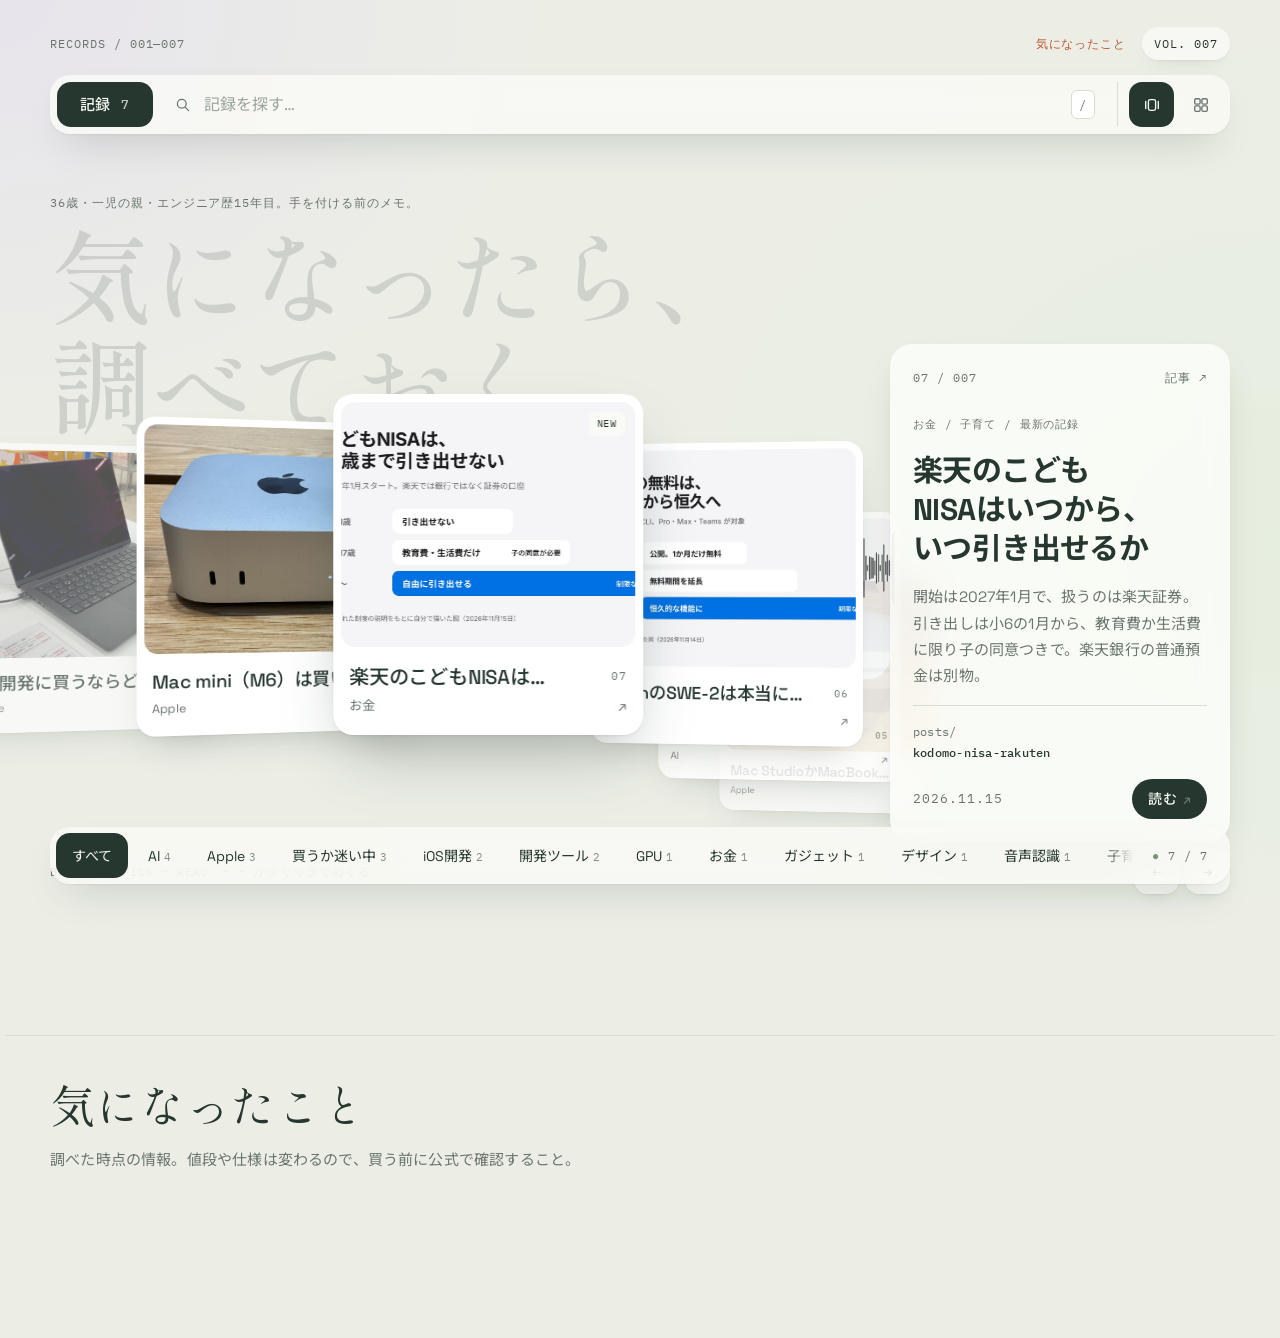
==== commit 52a85a1f: "Flip the card stack by clicking either side of it Clicking empty space left or right of the picked c" ====
--- a/site/index.html
+++ b/site/index.html
@@ -158,7 +158,13 @@
     <p class="empty" id="empty" hidden>見つからなかった。言葉かタグを変えてみて。</p>
   </div>
 
-  <p class="mono hint">BROWSE → PICK → READ<span class="hint-keys">　← → でめくる</span></p>
+  <div class="hint-row">
+    <p class="mono hint">BROWSE → PICK → READ<span class="hint-keys">　← → かクリックでめくる</span></p>
+    <div class="pager" role="group" aria-label="めくる">
+      <button class="pager-btn" type="button" data-step="-1" title="前へ"><span aria-hidden="true">←</span><span class="visually-hidden">前の記録</span></button>
+      <button class="pager-btn" type="button" data-step="1" title="次へ"><span aria-hidden="true">→</span><span class="visually-hidden">次の記録</span></button>
+    </div>
+  </div>
 </main>
 
 <nav class="tabbar" aria-label="タグで絞り込む">
--- a/site/css/home.css
+++ b/site/css/home.css
@@ -99,12 +99,13 @@
 /* ===== めくって見る（カードの束） ===== */
 .is-fan .display { position: relative; z-index: 0; }
 .is-fan .fan-wrap { position: relative; margin-top: calc(clamp(64px, 8vw, 110px) * -1); height: clamp(420px, 37vw, 480px); perspective: 1800px; }
-.is-fan .entries { display: block; position: absolute; inset: 0; margin: 0; transform-style: preserve-3d; }
+/* 束の入れ物はクリックを受けない（受けると奥のカードに届かない）。カードだけが受ける */
+.is-fan .entries { display: block; position: absolute; inset: 0; margin: 0; transform-style: preserve-3d; pointer-events: none; }
 .is-fan .entry {
   position: absolute; left: 0; top: 0; width: var(--card-w, 300px);
   transform: var(--t); opacity: var(--o, 1); z-index: var(--z, 1);
   transition: transform .75s cubic-bezier(.2, .8, .2, 1), opacity .5s var(--ease), box-shadow .4s var(--ease);
-  will-change: transform; cursor: pointer;
+  will-change: transform; cursor: pointer; pointer-events: auto;
 }
 .is-fan .entry:hover { transform: var(--t); }
 .is-fan .entry.is-active { box-shadow: 0 1px 2px rgba(38, 55, 47, .08), 0 30px 60px -20px rgba(38, 55, 47, .4); }
@@ -135,8 +136,21 @@
 .detail-foot span { color: var(--muted); font-size: .8125rem; }
 .btn-s { min-height: 40px; padding: 0 var(--s3); font-size: .875rem; gap: 6px; }
 
-.hint { margin-top: var(--s5); color: var(--muted); }
+.hint-row { display: flex; justify-content: space-between; align-items: center; gap: var(--s3); margin-top: var(--s5); }
+.hint { color: var(--muted); }
 .is-fan .hint-keys { display: inline; }
+/* めくる向きだけを指す矢印のカーソル（w-resize などは両向きに見える環境がある） */
+.is-fan .fan-wrap[data-side="prev"] { cursor: url("data:image/svg+xml,%3Csvg xmlns='http://www.w3.org/2000/svg' width='36' height='36'%3E%3Ccircle cx='18' cy='18' r='16' fill='%2326372f' stroke='%23f4f7f0' stroke-width='2'/%3E%3Cpath d='M24 18H12m5-5l-5 5 5 5' fill='none' stroke='%23f4f7f0' stroke-width='2.2' stroke-linecap='round' stroke-linejoin='round'/%3E%3C/svg%3E") 18 18, pointer; }
+.is-fan .fan-wrap[data-side="next"] { cursor: url("data:image/svg+xml,%3Csvg xmlns='http://www.w3.org/2000/svg' width='36' height='36'%3E%3Ccircle cx='18' cy='18' r='16' fill='%2326372f' stroke='%23f4f7f0' stroke-width='2'/%3E%3Cpath d='M12 18h12m-5-5l5 5-5 5' fill='none' stroke='%23f4f7f0' stroke-width='2.2' stroke-linecap='round' stroke-linejoin='round'/%3E%3C/svg%3E") 18 18, pointer; }
+.pager { display: none; gap: 6px; user-select: none; -webkit-user-select: none; }
+.is-fan .pager { display: flex; }
+.pager-btn {
+  display: grid; place-items: center; width: 45px; height: 45px; border: 0; border-radius: 14px;
+  background: var(--glass); color: var(--ink); box-shadow: var(--shadow-s); cursor: pointer;
+  font: 500 1rem var(--font-mono);
+  transition: background-color .2s var(--ease), color .2s var(--ease);
+}
+.pager-btn:hover { background: var(--ink); color: var(--accent-ink); }
 
 /* ===== 下のタブ（タグで絞り込む） ===== */
 .tabbar {
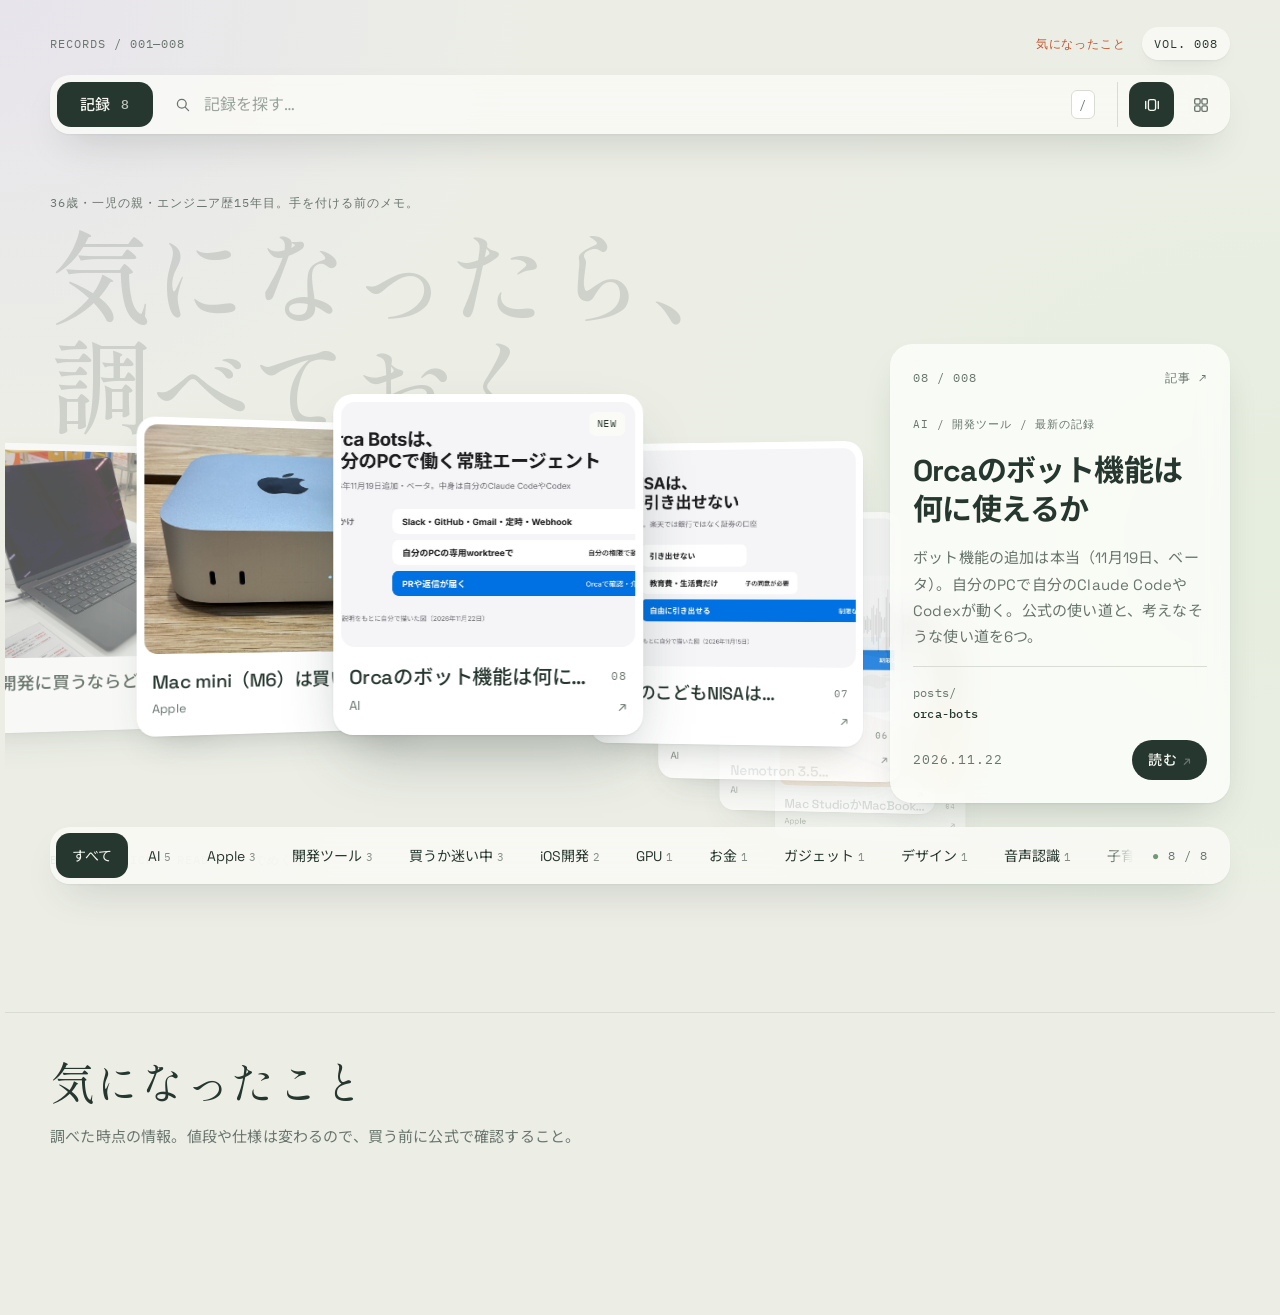
==== commit 4c09cba6: "Add entry: what Orca Bots are and what they could be used for Rebuilt on top of the redesigned home " ====
--- a/site/index.html
+++ b/site/index.html
@@ -48,6 +48,20 @@
 
   <div class="fan-wrap" id="fan-wrap">
     <ol class="entries" id="entries" reversed>
+      <li class="entry" data-tags="AI,開発ツール">
+        <a class="entry-link" href="posts/orca-bots/">
+          <img class="entry-photo" src="img/orca-bots/flow.jpg" width="1440" height="900" alt="Orca Botsの動き方の図">
+          <div class="entry-body">
+            <h2>Orcaのボット機能は何に使えるか</h2>
+            <p>ボット機能の追加は本当（11月19日、ベータ）。自分のPCで自分のClaude CodeやCodexが動く。公式の使い道と、考えなそうな使い道を6つ。</p>
+            <p class="entry-date"><time datetime="2026-11-22">2026年11月22日</time></p>
+          </div>
+        </a>
+        <ul class="tags entry-tags" aria-label="タグ">
+          <li><a class="tag" href="?tag=AI">AI</a></li>
+          <li><a class="tag" href="?tag=開発ツール">開発ツール</a></li>
+        </ul>
+      </li>
       <li class="entry" data-tags="お金,子育て">
         <a class="entry-link" href="posts/kodomo-nisa-rakuten/">
           <img class="entry-photo" src="img/kodomo-nisa/withdraw.jpg" width="1440" height="900" alt="こどもNISAの年齢ごとの引き出しの扱いを示した図">
@@ -158,13 +172,7 @@
     <p class="empty" id="empty" hidden>見つからなかった。言葉かタグを変えてみて。</p>
   </div>
 
-  <div class="hint-row">
-    <p class="mono hint">BROWSE → PICK → READ<span class="hint-keys">　← → かクリックでめくる</span></p>
-    <div class="pager" role="group" aria-label="めくる">
-      <button class="pager-btn" type="button" data-step="-1" title="前へ"><span aria-hidden="true">←</span><span class="visually-hidden">前の記録</span></button>
-      <button class="pager-btn" type="button" data-step="1" title="次へ"><span aria-hidden="true">→</span><span class="visually-hidden">次の記録</span></button>
-    </div>
-  </div>
+  <p class="mono hint">BROWSE → PICK → READ<span class="hint-keys">　← → でめくる</span></p>
 </main>
 
 <nav class="tabbar" aria-label="タグで絞り込む">
--- a/site/css/home.css
+++ b/site/css/home.css
@@ -99,13 +99,12 @@
 /* ===== めくって見る（カードの束） ===== */
 .is-fan .display { position: relative; z-index: 0; }
 .is-fan .fan-wrap { position: relative; margin-top: calc(clamp(64px, 8vw, 110px) * -1); height: clamp(420px, 37vw, 480px); perspective: 1800px; }
-/* 束の入れ物はクリックを受けない（受けると奥のカードに届かない）。カードだけが受ける */
-.is-fan .entries { display: block; position: absolute; inset: 0; margin: 0; transform-style: preserve-3d; pointer-events: none; }
+.is-fan .entries { display: block; position: absolute; inset: 0; margin: 0; transform-style: preserve-3d; }
 .is-fan .entry {
   position: absolute; left: 0; top: 0; width: var(--card-w, 300px);
   transform: var(--t); opacity: var(--o, 1); z-index: var(--z, 1);
   transition: transform .75s cubic-bezier(.2, .8, .2, 1), opacity .5s var(--ease), box-shadow .4s var(--ease);
-  will-change: transform; cursor: pointer; pointer-events: auto;
+  will-change: transform; cursor: pointer;
 }
 .is-fan .entry:hover { transform: var(--t); }
 .is-fan .entry.is-active { box-shadow: 0 1px 2px rgba(38, 55, 47, .08), 0 30px 60px -20px rgba(38, 55, 47, .4); }
@@ -136,21 +135,8 @@
 .detail-foot span { color: var(--muted); font-size: .8125rem; }
 .btn-s { min-height: 40px; padding: 0 var(--s3); font-size: .875rem; gap: 6px; }
 
-.hint-row { display: flex; justify-content: space-between; align-items: center; gap: var(--s3); margin-top: var(--s5); }
-.hint { color: var(--muted); }
+.hint { margin-top: var(--s5); color: var(--muted); }
 .is-fan .hint-keys { display: inline; }
-/* めくる向きだけを指す矢印のカーソル（w-resize などは両向きに見える環境がある） */
-.is-fan .fan-wrap[data-side="prev"] { cursor: url("data:image/svg+xml,%3Csvg xmlns='http://www.w3.org/2000/svg' width='36' height='36'%3E%3Ccircle cx='18' cy='18' r='16' fill='%2326372f' stroke='%23f4f7f0' stroke-width='2'/%3E%3Cpath d='M24 18H12m5-5l-5 5 5 5' fill='none' stroke='%23f4f7f0' stroke-width='2.2' stroke-linecap='round' stroke-linejoin='round'/%3E%3C/svg%3E") 18 18, pointer; }
-.is-fan .fan-wrap[data-side="next"] { cursor: url("data:image/svg+xml,%3Csvg xmlns='http://www.w3.org/2000/svg' width='36' height='36'%3E%3Ccircle cx='18' cy='18' r='16' fill='%2326372f' stroke='%23f4f7f0' stroke-width='2'/%3E%3Cpath d='M12 18h12m-5-5l5 5-5 5' fill='none' stroke='%23f4f7f0' stroke-width='2.2' stroke-linecap='round' stroke-linejoin='round'/%3E%3C/svg%3E") 18 18, pointer; }
-.pager { display: none; gap: 6px; user-select: none; -webkit-user-select: none; }
-.is-fan .pager { display: flex; }
-.pager-btn {
-  display: grid; place-items: center; width: 45px; height: 45px; border: 0; border-radius: 14px;
-  background: var(--glass); color: var(--ink); box-shadow: var(--shadow-s); cursor: pointer;
-  font: 500 1rem var(--font-mono);
-  transition: background-color .2s var(--ease), color .2s var(--ease);
-}
-.pager-btn:hover { background: var(--ink); color: var(--accent-ink); }
 
 /* ===== 下のタブ（タグで絞り込む） ===== */
 .tabbar {
@@ -207,3 +193,6 @@
 @media (prefers-reduced-motion: reduce) {
   .is-fan .entry, .display { transition: none; }
 }
+
+/* カードの束が左右にはみ出しても、ページが横にスクロールしないようにする */
+.stage { overflow-x: clip; }
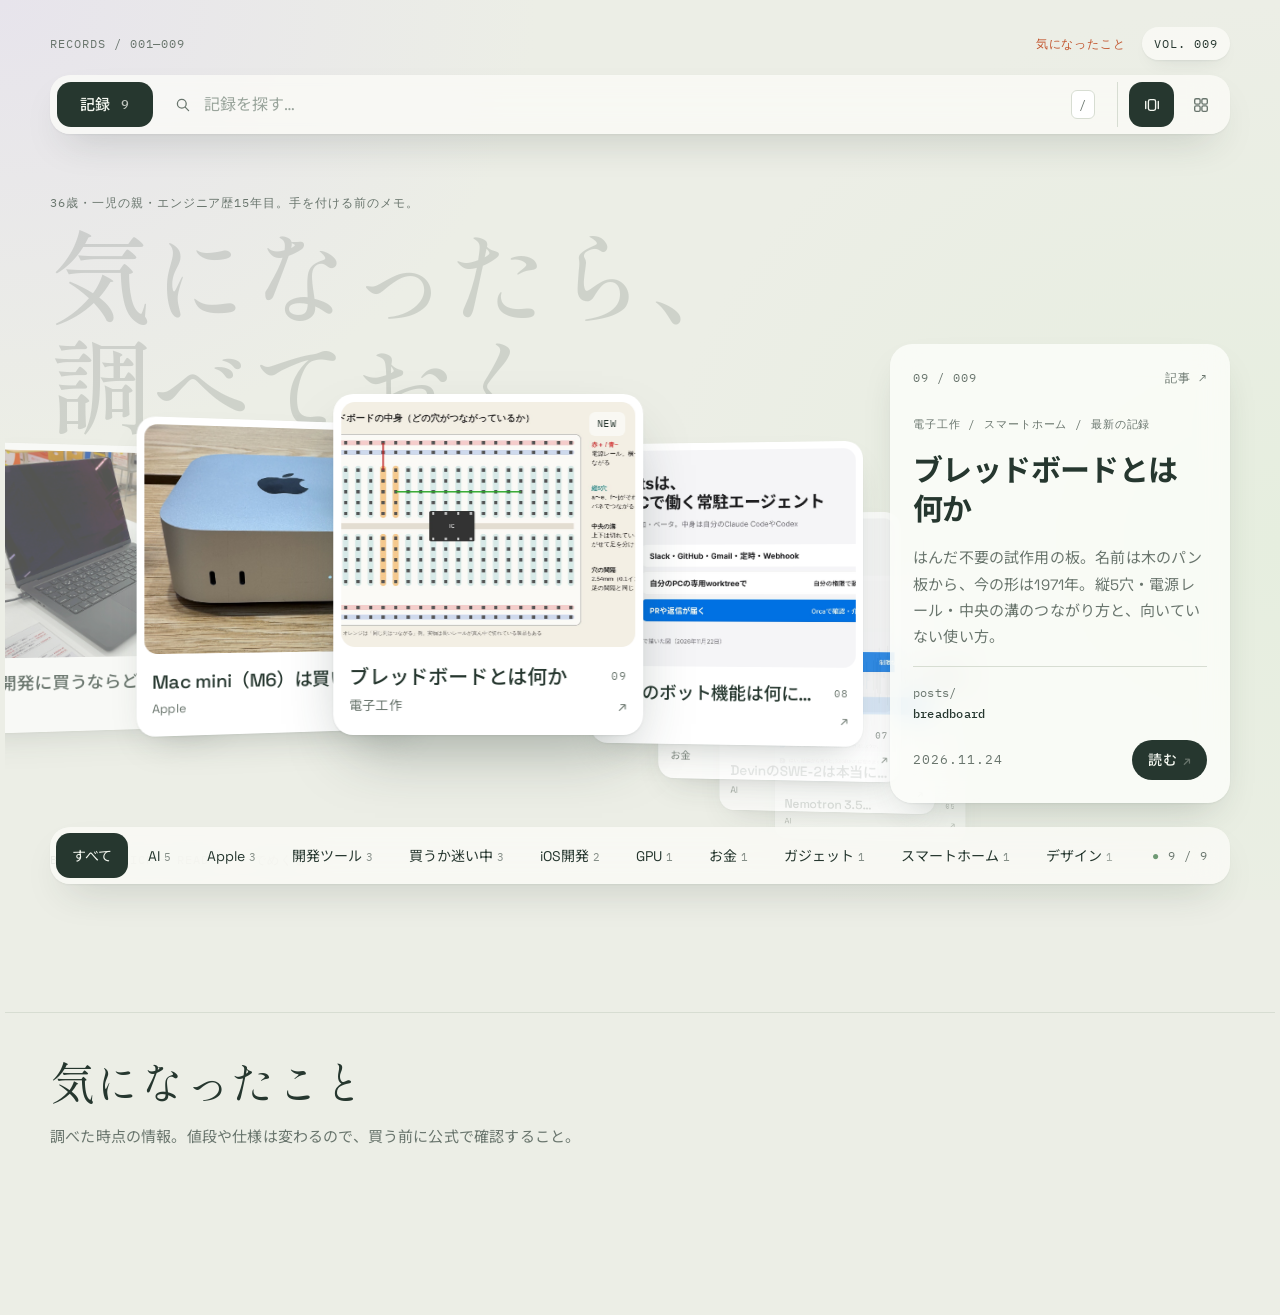
==== commit a3766ff4: "Add entry: what a breadboard is (history, structure, uses) Co-Authored-By: Claude Opus 5.5 <noreply@" ====
--- a/site/index.html
+++ b/site/index.html
@@ -48,6 +48,20 @@
 
   <div class="fan-wrap" id="fan-wrap">
     <ol class="entries" id="entries" reversed>
+      <li class="entry" data-tags="電子工作,スマートホーム">
+        <a class="entry-link" href="posts/breadboard/">
+          <img class="entry-photo" src="img/breadboard/inside.jpg" width="1440" height="900" alt="ブレッドボードの穴のつながり方の模式図">
+          <div class="entry-body">
+            <h2>ブレッドボードとは何か</h2>
+            <p>はんだ不要の試作用の板。名前は木のパン板から、今の形は1971年。縦5穴・電源レール・中央の溝のつながり方と、向いていない使い方。</p>
+            <p class="entry-date"><time datetime="2026-11-24">2026年11月24日</time></p>
+          </div>
+        </a>
+        <ul class="tags entry-tags" aria-label="タグ">
+          <li><a class="tag" href="?tag=電子工作">電子工作</a></li>
+          <li><a class="tag" href="?tag=スマートホーム">スマートホーム</a></li>
+        </ul>
+      </li>
       <li class="entry" data-tags="AI,開発ツール">
         <a class="entry-link" href="posts/orca-bots/">
           <img class="entry-photo" src="img/orca-bots/flow.jpg" width="1440" height="900" alt="Orca Botsの動き方の図">
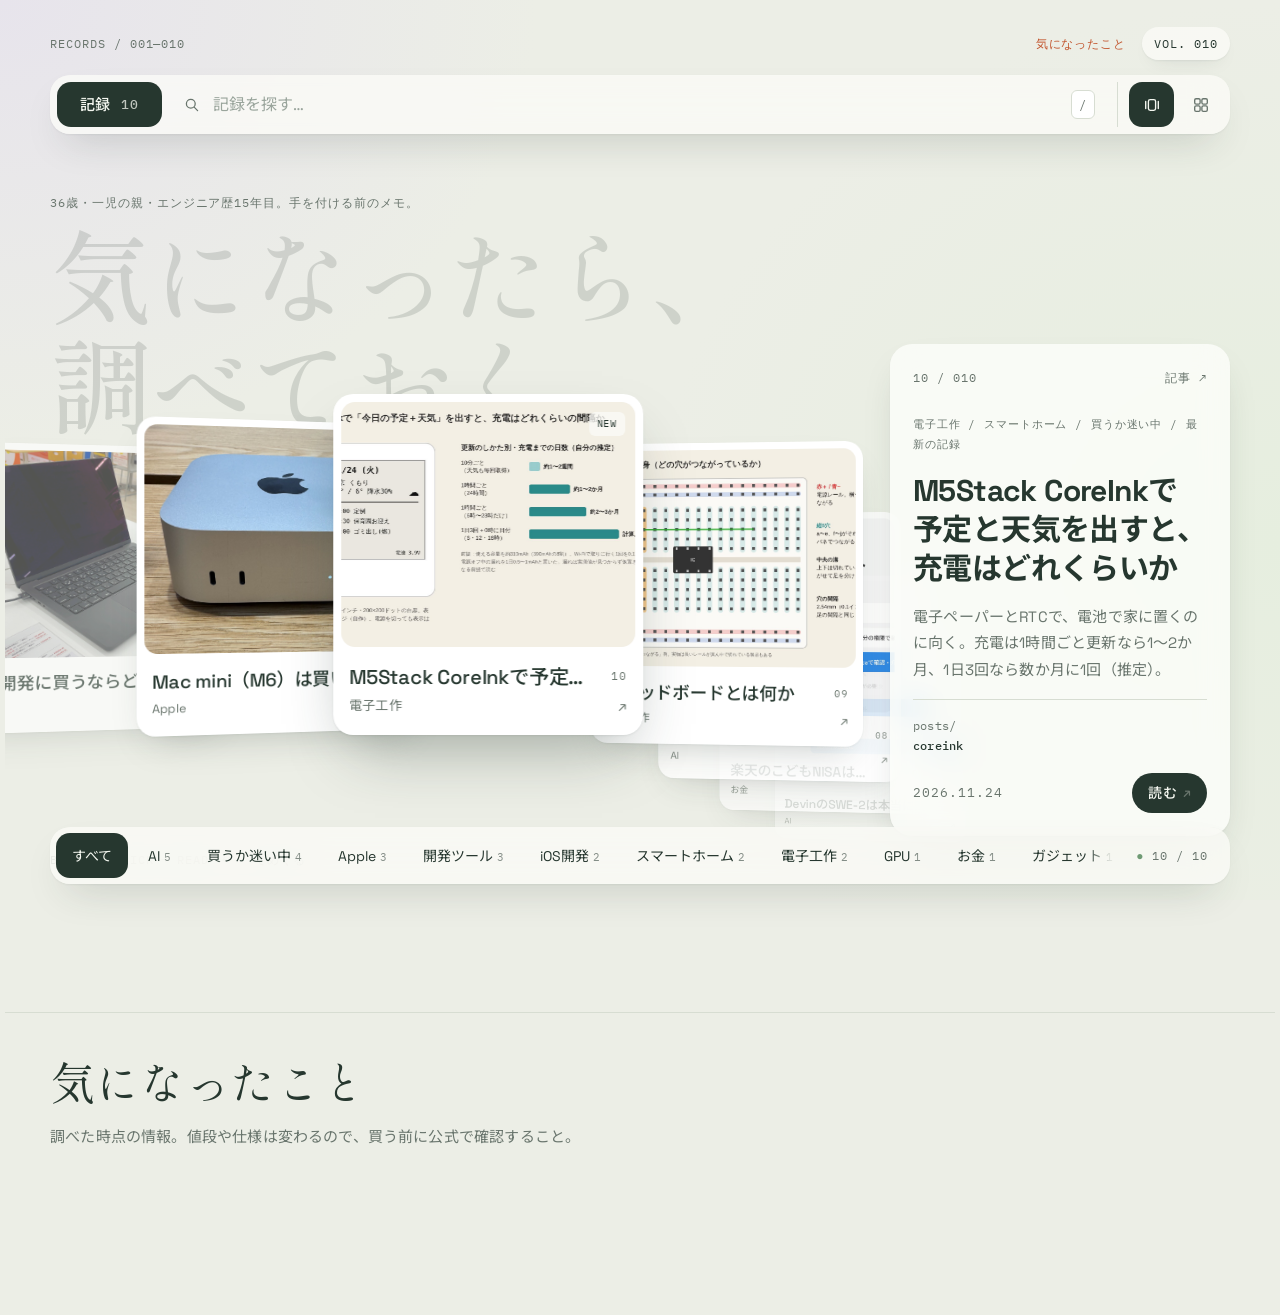
==== commit addde546: "Add entry: M5Stack CoreInk as a battery-powered calendar and weather display Co-Authored-By: Claude " ====
--- a/site/index.html
+++ b/site/index.html
@@ -48,6 +48,21 @@
 
   <div class="fan-wrap" id="fan-wrap">
     <ol class="entries" id="entries" reversed>
+      <li class="entry" data-tags="電子工作,スマートホーム,買うか迷い中">
+        <a class="entry-link" href="posts/coreink/">
+          <img class="entry-photo" src="img/coreink/battery.jpg" width="1440" height="900" alt="CoreInkの表示イメージと充電までの日数の見積もり">
+          <div class="entry-body">
+            <h2>M5Stack CoreInkで予定と天気を出すと、充電はどれくらいか</h2>
+            <p>電子ペーパーとRTCで、電池で家に置くのに向く。充電は1時間ごと更新なら1〜2か月、1日3回なら数か月に1回（推定）。</p>
+            <p class="entry-date"><time datetime="2026-11-24">2026年11月24日</time></p>
+          </div>
+        </a>
+        <ul class="tags entry-tags" aria-label="タグ">
+          <li><a class="tag" href="?tag=電子工作">電子工作</a></li>
+          <li><a class="tag" href="?tag=スマートホーム">スマートホーム</a></li>
+          <li><a class="tag" href="?tag=買うか迷い中">買うか迷い中</a></li>
+        </ul>
+      </li>
       <li class="entry" data-tags="電子工作,スマートホーム">
         <a class="entry-link" href="posts/breadboard/">
           <img class="entry-photo" src="img/breadboard/inside.jpg" width="1440" height="900" alt="ブレッドボードの穴のつながり方の模式図">
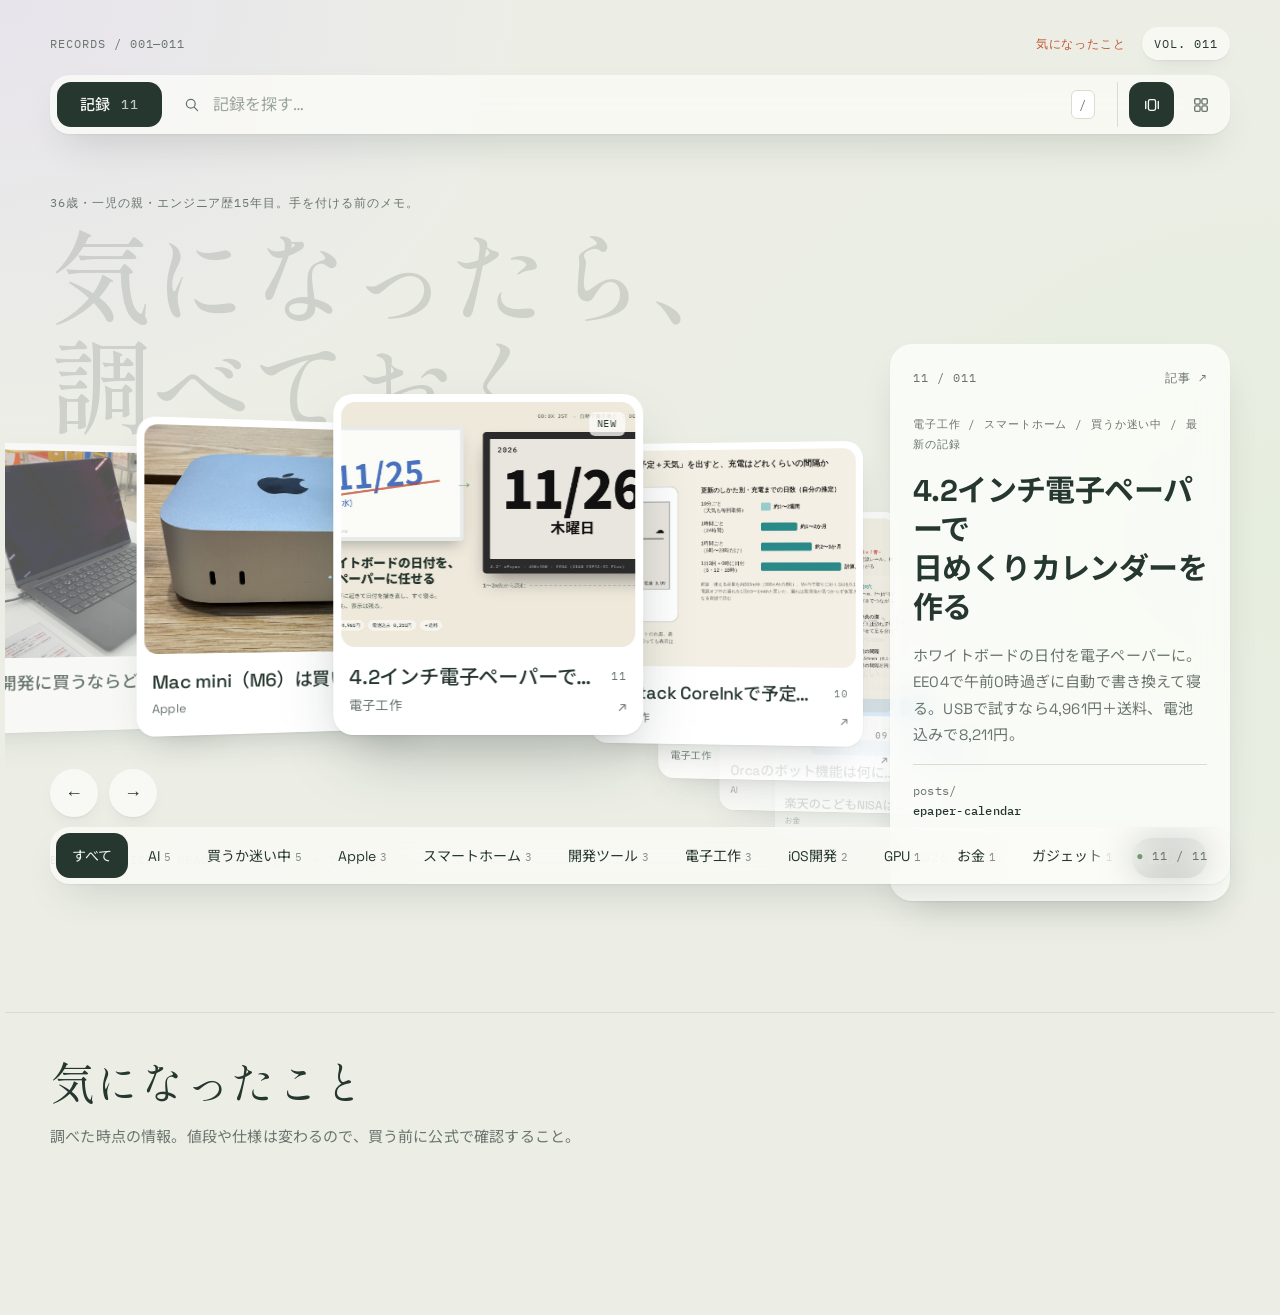
==== commit 40823a4a: "Add entry: daily calendar on a 4.2-inch ePaper; make the card stack draggable - New post: posts/epap" ====
--- a/site/index.html
+++ b/site/index.html
@@ -49,6 +49,21 @@
   <div class="fan-wrap" id="fan-wrap">
     <ol class="entries" id="entries" reversed>
       <li class="entry" data-tags="電子工作,スマートホーム,買うか迷い中">
+        <a class="entry-link" href="posts/epaper-calendar/">
+          <img class="entry-photo" src="img/epaper-calendar/calendar.jpg" width="1440" height="900" alt="ホワイトボードの日付と、4.2インチ電子ペーパーに出した日付のイメージ">
+          <div class="entry-body">
+            <h2>4.2インチ電子ペーパーで日めくりカレンダーを作る</h2>
+            <p>ホワイトボードの日付を電子ペーパーに。EE04で午前0時過ぎに自動で書き換えて寝る。USBで試すなら4,961円＋送料、電池込みで8,211円。</p>
+            <p class="entry-date"><time datetime="2026-11-26">2026年11月26日</time></p>
+          </div>
+        </a>
+        <ul class="tags entry-tags" aria-label="タグ">
+          <li><a class="tag" href="?tag=電子工作">電子工作</a></li>
+          <li><a class="tag" href="?tag=スマートホーム">スマートホーム</a></li>
+          <li><a class="tag" href="?tag=買うか迷い中">買うか迷い中</a></li>
+        </ul>
+      </li>
+      <li class="entry" data-tags="電子工作,スマートホーム,買うか迷い中">
         <a class="entry-link" href="posts/coreink/">
           <img class="entry-photo" src="img/coreink/battery.jpg" width="1440" height="900" alt="CoreInkの表示イメージと充電までの日数の見積もり">
           <div class="entry-body">
@@ -197,11 +212,15 @@
       </li>
     </ol>
 
+    <div class="fan-nav" role="group" aria-label="カードをめくる">
+      <button type="button" data-step="-1" aria-label="前のカード"><span aria-hidden="true">←</span></button>
+      <button type="button" data-step="1" aria-label="次のカード"><span aria-hidden="true">→</span></button>
+    </div>
     <aside class="detail" id="detail" aria-live="polite" hidden></aside>
     <p class="empty" id="empty" hidden>見つからなかった。言葉かタグを変えてみて。</p>
   </div>
 
-  <p class="mono hint">BROWSE → PICK → READ<span class="hint-keys">　← → でめくる</span></p>
+  <p class="mono hint">BROWSE → PICK → READ<span class="hint-keys">　ドラッグか ← → でめくる</span></p>
 </main>
 
 <nav class="tabbar" aria-label="タグで絞り込む">
--- a/site/css/home.css
+++ b/site/css/home.css
@@ -109,6 +109,23 @@
 .is-fan .entry:hover { transform: var(--t); }
 .is-fan .entry.is-active { box-shadow: 0 1px 2px rgba(38, 55, 47, .08), 0 30px 60px -20px rgba(38, 55, 47, .4); }
 .is-fan .entry.is-off { pointer-events: none; }
+/* 束の上では、縦のスクロールだけブラウザに任せ、横の動きはめくる操作に使う */
+.is-fan .fan-wrap { touch-action: pan-y; -webkit-user-select: none; user-select: none; }
+.is-fan .entry-link, .is-fan .entry-photo { -webkit-user-drag: none; }
+.is-fan .entry-link { cursor: grab; }
+.is-fan .fan-wrap:active .entry-link { cursor: grabbing; }
+
+/* 前後のボタン（束の左下） */
+.fan-nav { display: none; }
+.is-fan .fan-nav { display: flex; gap: var(--s2); position: absolute; left: 0; bottom: 0; z-index: 60; }
+.fan-nav button {
+  display: grid; place-items: center; width: 48px; height: 48px; border: 0; border-radius: 50%;
+  background: var(--glass); color: var(--ink); box-shadow: var(--shadow-s); cursor: pointer; font-size: 1.125rem;
+  -webkit-backdrop-filter: blur(14px); backdrop-filter: blur(14px);
+  transition: background-color .2s var(--ease), color .2s var(--ease);
+}
+.fan-nav button:hover { background: var(--ink); color: var(--accent-ink); }
+.fan-nav button:disabled { opacity: .35; pointer-events: none; }
 .is-fan .entry-photo { aspect-ratio: 1.2 / 1; }
 .is-fan .entry-body p:not(.entry-date) { display: none; }
 .is-fan .entry-date { display: none; }
@@ -183,6 +200,7 @@
   .is-fan .fan-wrap { height: auto; margin-top: calc(var(--s6) * -1); }
   .is-fan .entries { position: relative; height: 360px; }
   .is-fan .detail { position: relative; width: auto; min-height: 0; margin-top: var(--s3); }
+  .is-fan .fan-nav { position: relative; justify-content: center; margin-top: var(--s3); }
   .hint-keys { display: none !important; }
   .tab-count { display: none; }
 }
